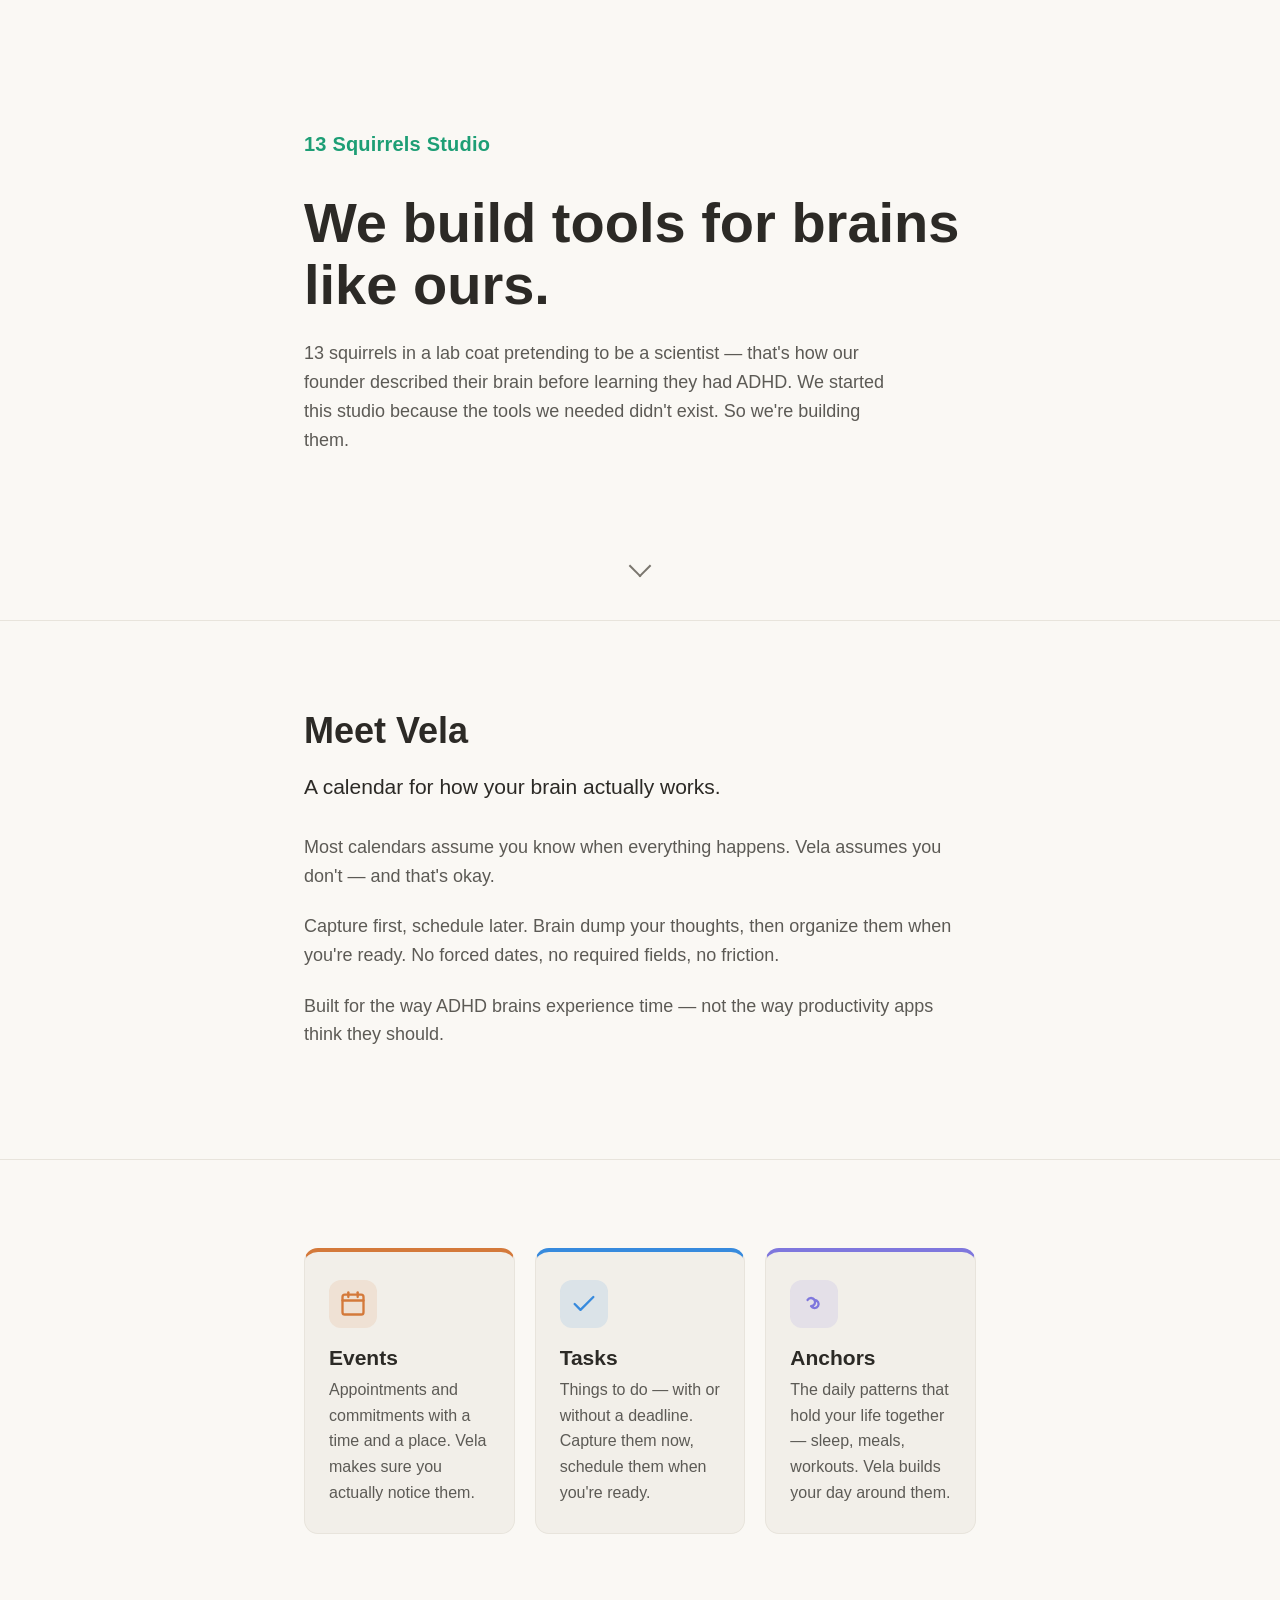
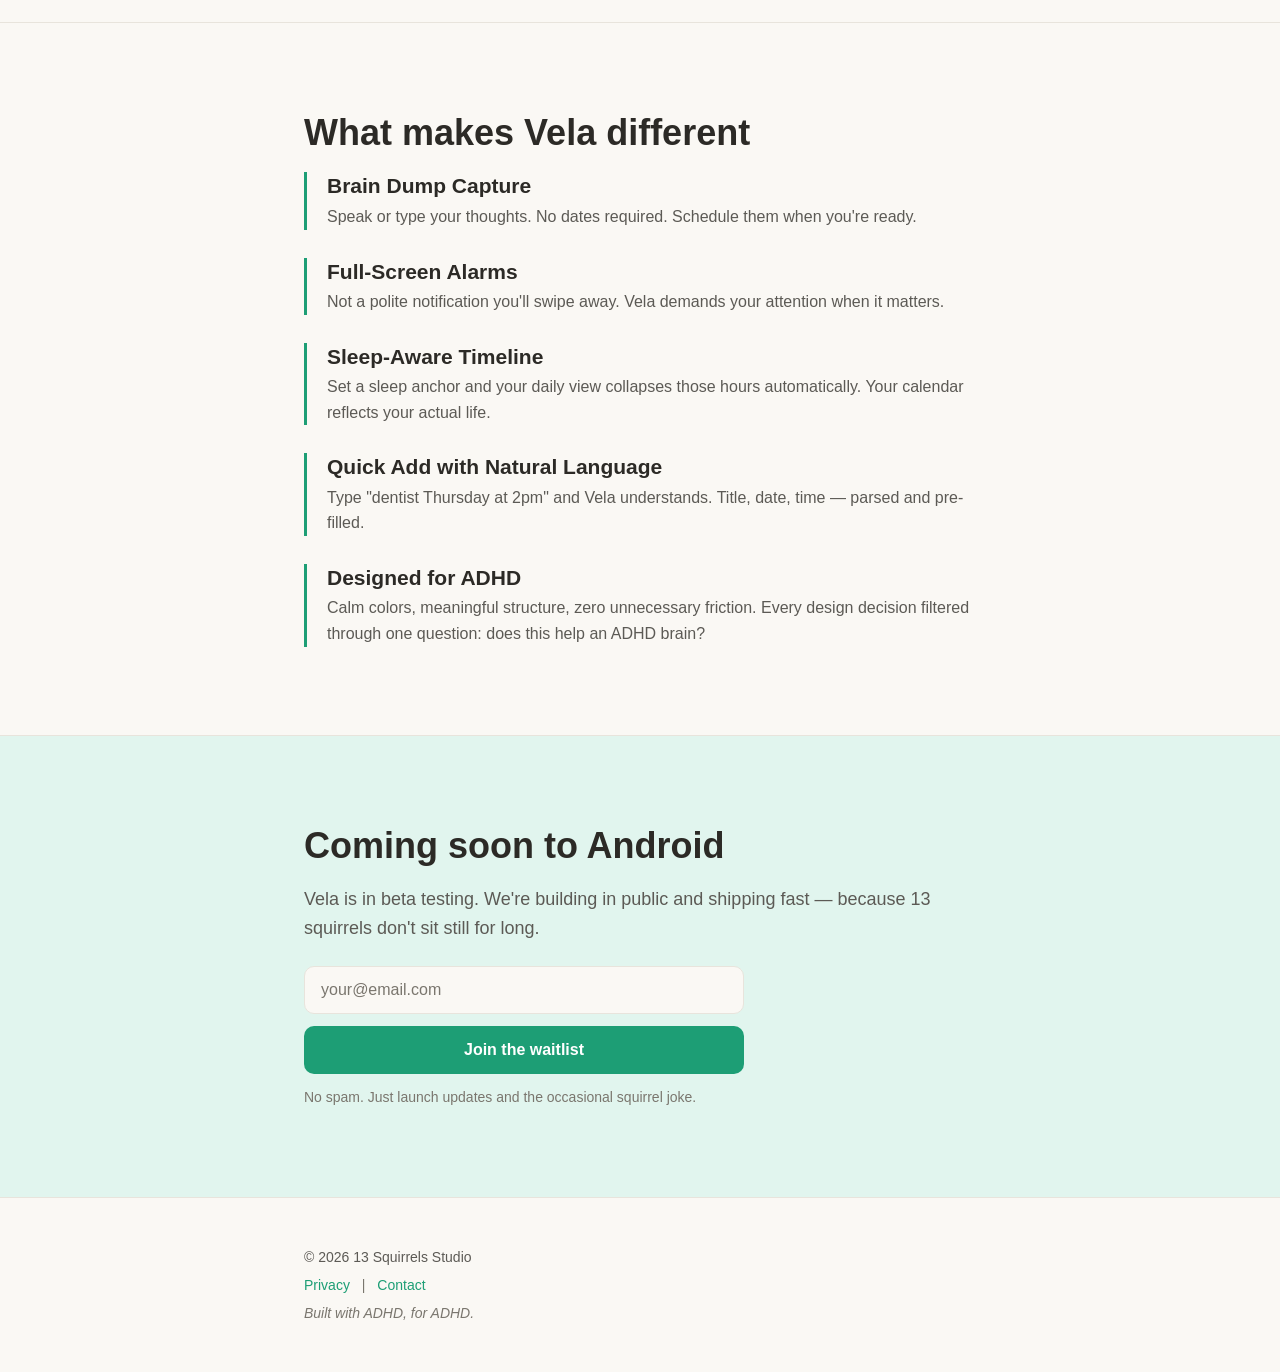
==== index.html @ d27d1f7b "initial commit" ====
<!DOCTYPE html>
<html lang="en">
<head>
  <meta charset="UTF-8">
  <meta name="viewport" content="width=device-width, initial-scale=1.0">
  <title>13 Squirrels Studio — Vela Calendar for ADHD Brains</title>
  <meta name="description" content="Vela is a calendar app built for how ADHD brains actually work. Capture first, schedule later. Built by 13 Squirrels Studio.">
  <meta property="og:title" content="13 Squirrels Studio — Vela Calendar for ADHD Brains">
  <meta property="og:description" content="A calendar that assumes you don't know when everything happens — and that's okay.">
  <meta property="og:type" content="website">
  <meta property="og:url" content="https://13squirrels.com">
  <meta name="twitter:card" content="summary_large_image">
  <link rel="canonical" href="https://13squirrels.com">
  <link rel="stylesheet" href="styles.css">
  <script type="application/ld+json">
  {
    "@context": "https://schema.org",
    "@type": "SoftwareApplication",
    "name": "Vela",
    "applicationCategory": "ProductivityApplication",
    "operatingSystem": "Android",
    "offers": {
      "@type": "Offer",
      "price": "0"
    },
    "author": {
      "@type": "Organization",
      "name": "13 Squirrels Studio"
    },
    "description": "A calendar app built for how ADHD brains actually work."
  }
  </script>
</head>
<body>
  <a class="skip-link" href="#main">Skip to content</a>

  <header class="hero" id="top">
    <div class="container">
      <p class="wordmark">13 Squirrels Studio</p>
      <h1 class="tagline">We build tools for brains like ours.</h1>
      <p class="hero-copy">
        13 squirrels in a lab coat pretending to be a scientist — that's how our
        founder described their brain before learning they had ADHD. We started
        this studio because the tools we needed didn't exist. So we're building them.
      </p>
      <a class="scroll-indicator" href="#vela" aria-label="Scroll to learn more">
        <span class="chevron"></span>
      </a>
    </div>
  </header>

  <main id="main">
    <section class="section" id="vela" aria-labelledby="vela-heading">
      <div class="container">
        <h2 id="vela-heading">Meet Vela</h2>
        <p class="subheading">A calendar for how your brain actually works.</p>
        <p>
          Most calendars assume you know when everything happens. Vela assumes
          you don't — and that's okay.
        </p>
        <p>
          Capture first, schedule later. Brain dump your thoughts, then organize
          them when you're ready. No forced dates, no required fields, no friction.
        </p>
        <p>
          Built for the way ADHD brains experience time — not the way productivity
          apps think they should.
        </p>
      </div>
    </section>

    <section class="section" id="pillars" aria-labelledby="pillars-heading">
      <div class="container">
        <h2 id="pillars-heading" class="visually-hidden">The three building blocks</h2>
        <div class="cards">
          <article class="card card-event">
            <span class="card-icon" aria-hidden="true">
              <svg viewBox="0 0 24 24" width="28" height="28" fill="none" stroke="currentColor" stroke-width="2" stroke-linecap="round" stroke-linejoin="round">
                <rect x="3" y="4" width="18" height="17" rx="2"></rect>
                <line x1="3" y1="9" x2="21" y2="9"></line>
                <line x1="8" y1="2" x2="8" y2="6"></line>
                <line x1="16" y1="2" x2="16" y2="6"></line>
              </svg>
            </span>
            <h3>Events</h3>
            <p>Appointments and commitments with a time and a place. Vela makes sure you actually notice them.</p>
          </article>

          <article class="card card-task">
            <span class="card-icon" aria-hidden="true">
              <svg viewBox="0 0 24 24" width="28" height="28" fill="none" stroke="currentColor" stroke-width="2" stroke-linecap="round" stroke-linejoin="round">
                <polyline points="20 6 9 17 4 12"></polyline>
              </svg>
            </span>
            <h3>Tasks</h3>
            <p>Things to do — with or without a deadline. Capture them now, schedule them when you're ready.</p>
          </article>

          <article class="card card-anchor">
            <span class="card-icon" aria-hidden="true">
              <svg viewBox="0 0 24 24" width="28" height="28" fill="none" stroke="currentColor" stroke-width="2" stroke-linecap="round" stroke-linejoin="round">
                <path d="M6.5 8.5a3.5 3.5 0 1 1 3 5.4 3.5 3.5 0 1 0 3 -5.4 3.5 3.5 0 0 0 -6 0z"></path>
              </svg>
            </span>
            <h3>Anchors</h3>
            <p>The daily patterns that hold your life together — sleep, meals, workouts. Vela builds your day around them.</p>
          </article>
        </div>
      </div>
    </section>

    <section class="section" id="features" aria-labelledby="features-heading">
      <div class="container">
        <h2 id="features-heading">What makes Vela different</h2>
        <ul class="feature-list">
          <li class="feature">
            <h3>Brain Dump Capture</h3>
            <p>Speak or type your thoughts. No dates required. Schedule them when you're ready.</p>
          </li>
          <li class="feature">
            <h3>Full-Screen Alarms</h3>
            <p>Not a polite notification you'll swipe away. Vela demands your attention when it matters.</p>
          </li>
          <li class="feature">
            <h3>Sleep-Aware Timeline</h3>
            <p>Set a sleep anchor and your daily view collapses those hours automatically. Your calendar reflects your actual life.</p>
          </li>
          <li class="feature">
            <h3>Quick Add with Natural Language</h3>
            <p>Type "dentist Thursday at 2pm" and Vela understands. Title, date, time — parsed and pre-filled.</p>
          </li>
          <li class="feature">
            <h3>Designed for ADHD</h3>
            <p>Calm colors, meaningful structure, zero unnecessary friction. Every design decision filtered through one question: does this help an ADHD brain?</p>
          </li>
        </ul>
      </div>
    </section>

    <section class="section cta-section" id="waitlist" aria-labelledby="cta-heading">
      <div class="container">
        <h2 id="cta-heading">Coming soon to Android</h2>
        <p>
          Vela is in beta testing. We're building in public and shipping fast —
          because 13 squirrels don't sit still for long.
        </p>
        <form class="signup-form" method="POST" action="#">
          <label class="visually-hidden" for="email">Email address</label>
          <input
            type="email"
            id="email"
            name="email"
            placeholder="your@email.com"
            autocomplete="email"
            required
          >
          <button type="submit">Join the waitlist</button>
        </form>
        <p class="form-note">No spam. Just launch updates and the occasional squirrel joke.</p>
      </div>
    </section>
  </main>

  <footer class="footer">
    <div class="container">
      <p class="footer-copy">© 2026 13 Squirrels Studio</p>
      <p class="footer-links">
        <a href="#">Privacy</a>
        <span aria-hidden="true">|</span>
        <a href="#">Contact</a>
      </p>
      <p class="footer-tagline">Built with ADHD, for ADHD.</p>
    </div>
  </footer>
</body>
</html>
---- styles.css ----
:root {
  --bg: #FAF8F4;
  --surface: #F2EFE9;
  --border: #E8E4DC;
  --text: #2C2A26;
  --text-secondary: #5C5A55;
  --text-muted: #7A766E;

  --brand: #1D9E75;
  --brand-light: #E1F5EE;

  --event: #D4793A;
  --task: #378ADD;
  --anchor: #7F77DD;

  --max-width: 720px;
  --page-padding: 24px;

  --font-stack: -apple-system, BlinkMacSystemFont, 'Segoe UI', Roboto, sans-serif;
}

*,
*::before,
*::after {
  box-sizing: border-box;
}

html {
  scroll-behavior: smooth;
}

body {
  margin: 0;
  font-family: var(--font-stack);
  font-size: 18px;
  font-weight: 400;
  line-height: 1.6;
  color: var(--text);
  background-color: var(--bg);
  -webkit-font-smoothing: antialiased;
  overflow-x: hidden;
}

.container {
  width: 100%;
  max-width: var(--max-width);
  margin: 0 auto;
  padding: 0 var(--page-padding);
}

/* Typography */
h1,
h2,
h3 {
  margin: 0 0 0.5em;
  color: var(--text);
}

h1 {
  font-size: 48px;
  font-weight: 700;
  line-height: 1.1;
}

h2 {
  font-size: 32px;
  font-weight: 600;
  line-height: 1.2;
}

h3 {
  font-size: 21px;
  font-weight: 600;
  line-height: 1.3;
}

p {
  margin: 0 0 1.2em;
  color: var(--text-secondary);
}

a {
  color: var(--brand);
}

/* Accessibility helpers */
.visually-hidden {
  position: absolute;
  width: 1px;
  height: 1px;
  padding: 0;
  margin: -1px;
  overflow: hidden;
  clip: rect(0, 0, 0, 0);
  white-space: nowrap;
  border: 0;
}

.skip-link {
  position: absolute;
  left: -999px;
  top: 0;
  z-index: 100;
  padding: 12px 20px;
  background: var(--brand);
  color: #fff;
  border-radius: 0 0 8px 0;
  text-decoration: none;
}

.skip-link:focus {
  left: 0;
}

:focus-visible {
  outline: 3px solid var(--brand);
  outline-offset: 3px;
  border-radius: 4px;
}

/* Hero */
.hero {
  padding: 96px 0 120px;
  position: relative;
}

.wordmark {
  font-size: 20px;
  font-weight: 700;
  letter-spacing: 0.01em;
  color: var(--brand);
  margin-bottom: 32px;
}

.tagline {
  margin-bottom: 24px;
}

.hero-copy {
  font-size: 18px;
  color: var(--text-secondary);
  max-width: 600px;
}

/* Scroll indicator */
.scroll-indicator {
  position: absolute;
  left: 50%;
  bottom: 32px;
  transform: translateX(-50%);
  display: flex;
  align-items: center;
  justify-content: center;
  width: 44px;
  height: 44px;
}

.chevron {
  display: block;
  width: 16px;
  height: 16px;
  border-right: 2px solid var(--text-muted);
  border-bottom: 2px solid var(--text-muted);
  transform: rotate(45deg);
  animation: bounce 2s infinite ease-in-out;
}

@keyframes bounce {
  0%, 100% {
    transform: rotate(45deg) translate(0, 0);
  }
  50% {
    transform: rotate(45deg) translate(4px, 4px);
  }
}

/* Sections */
.section {
  padding: 64px 0;
  border-top: 1px solid var(--border);
}

.subheading {
  font-size: 21px;
  font-weight: 500;
  color: var(--text);
  margin-bottom: 1.4em;
}

/* Pillar cards */
.cards {
  display: flex;
  flex-direction: column;
  gap: 20px;
}

.card {
  background: var(--surface);
  border: 1px solid var(--border);
  border-top: 4px solid var(--border);
  border-radius: 14px;
  padding: 28px 24px;
}

.card h3 {
  margin-bottom: 0.3em;
}

.card p {
  margin-bottom: 0;
  font-size: 16px;
}

.card-icon {
  display: inline-flex;
  align-items: center;
  justify-content: center;
  width: 48px;
  height: 48px;
  border-radius: 12px;
  margin-bottom: 16px;
}

.card-event {
  border-top-color: var(--event);
}

.card-event .card-icon {
  color: var(--event);
  background: rgba(212, 121, 58, 0.12);
}

.card-task {
  border-top-color: var(--task);
}

.card-task .card-icon {
  color: var(--task);
  background: rgba(55, 138, 221, 0.12);
}

.card-anchor {
  border-top-color: var(--anchor);
}

.card-anchor .card-icon {
  color: var(--anchor);
  background: rgba(127, 119, 221, 0.12);
}

/* Feature list */
.feature-list {
  list-style: none;
  margin: 0;
  padding: 0;
  display: flex;
  flex-direction: column;
  gap: 28px;
}

.feature {
  border-left: 3px solid var(--brand);
  padding-left: 20px;
}

.feature h3 {
  margin-bottom: 0.2em;
}

.feature p {
  margin-bottom: 0;
  font-size: 16px;
}

/* CTA */
.cta-section {
  background: var(--brand-light);
  border-top: 1px solid var(--border);
}

.signup-form {
  display: flex;
  flex-direction: column;
  gap: 12px;
  max-width: 440px;
  margin: 24px 0 12px;
}

.signup-form input {
  font-family: inherit;
  font-size: 16px;
  padding: 14px 16px;
  min-height: 48px;
  border: 1px solid var(--border);
  border-radius: 10px;
  background: var(--bg);
  color: var(--text);
}

.signup-form input::placeholder {
  color: var(--text-muted);
}

.signup-form button {
  font-family: inherit;
  font-size: 16px;
  font-weight: 600;
  padding: 14px 24px;
  min-height: 48px;
  border: none;
  border-radius: 10px;
  background: var(--brand);
  color: #fff;
  cursor: pointer;
  transition: background-color 0.15s ease;
}

.signup-form button:hover {
  background: #178563;
}

.form-note {
  font-size: 14px;
  color: var(--text-muted);
  margin-bottom: 0;
}

/* Footer */
.footer {
  padding: 48px 0;
  border-top: 1px solid var(--border);
}

.footer-copy {
  font-size: 14px;
  margin-bottom: 0.4em;
}

.footer-links {
  font-size: 14px;
  margin-bottom: 0.4em;
}

.footer-links a {
  text-decoration: none;
}

.footer-links a:hover {
  text-decoration: underline;
}

.footer-links span {
  color: var(--text-muted);
  margin: 0 8px;
}

.footer-tagline {
  font-size: 14px;
  color: var(--text-muted);
  font-style: italic;
  margin-bottom: 0;
}

/* Desktop */
@media (min-width: 768px) {
  body {
    font-size: 18px;
  }

  h1 {
    font-size: 56px;
  }

  h2 {
    font-size: 36px;
  }

  .hero {
    padding: 128px 0 144px;
  }

  .section {
    padding: 88px 0;
  }

  .cards {
    flex-direction: row;
  }

  .card {
    flex: 1;
  }
}

/* Reduced motion */
@media (prefers-reduced-motion: reduce) {
  html {
    scroll-behavior: auto;
  }

  .chevron {
    animation: none;
  }

  .signup-form button {
    transition: none;
  }
}

/* Dark mode */
@media (prefers-color-scheme: dark) {
  :root {
    --bg: #1C1A17;
    --surface: #272420;
    --border: #3A3630;
    --text: #F0EDE8;
    --text-secondary: #B8B5B0;
    --text-muted: #B8B5B0;
    --brand: #25C48F;
    --brand-light: #221F1B;
  }

  .skip-link {
    color: #1C1A17;
  }

  .signup-form button {
    color: #1C1A17;
  }

  .signup-form button:hover {
    background: #1FA978;
  }

  .cta-section {
    background: var(--surface);
  }
}
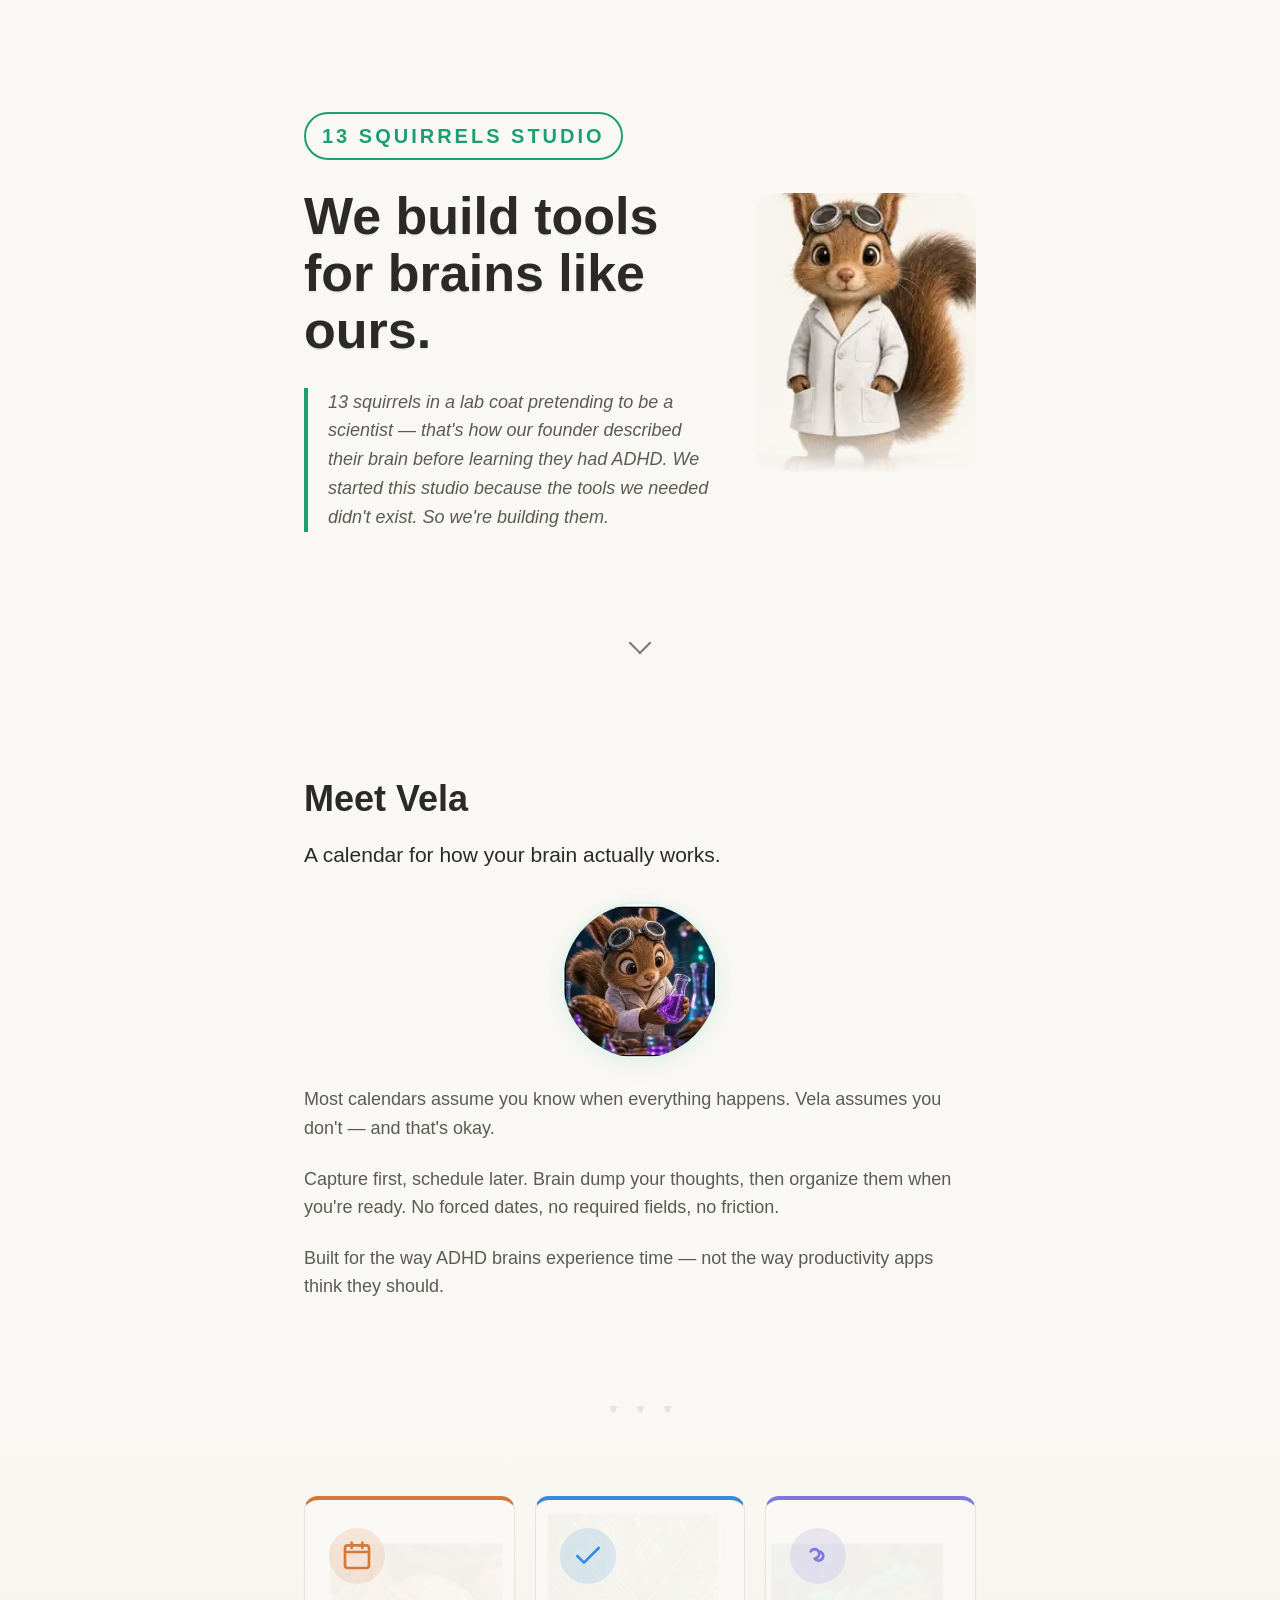
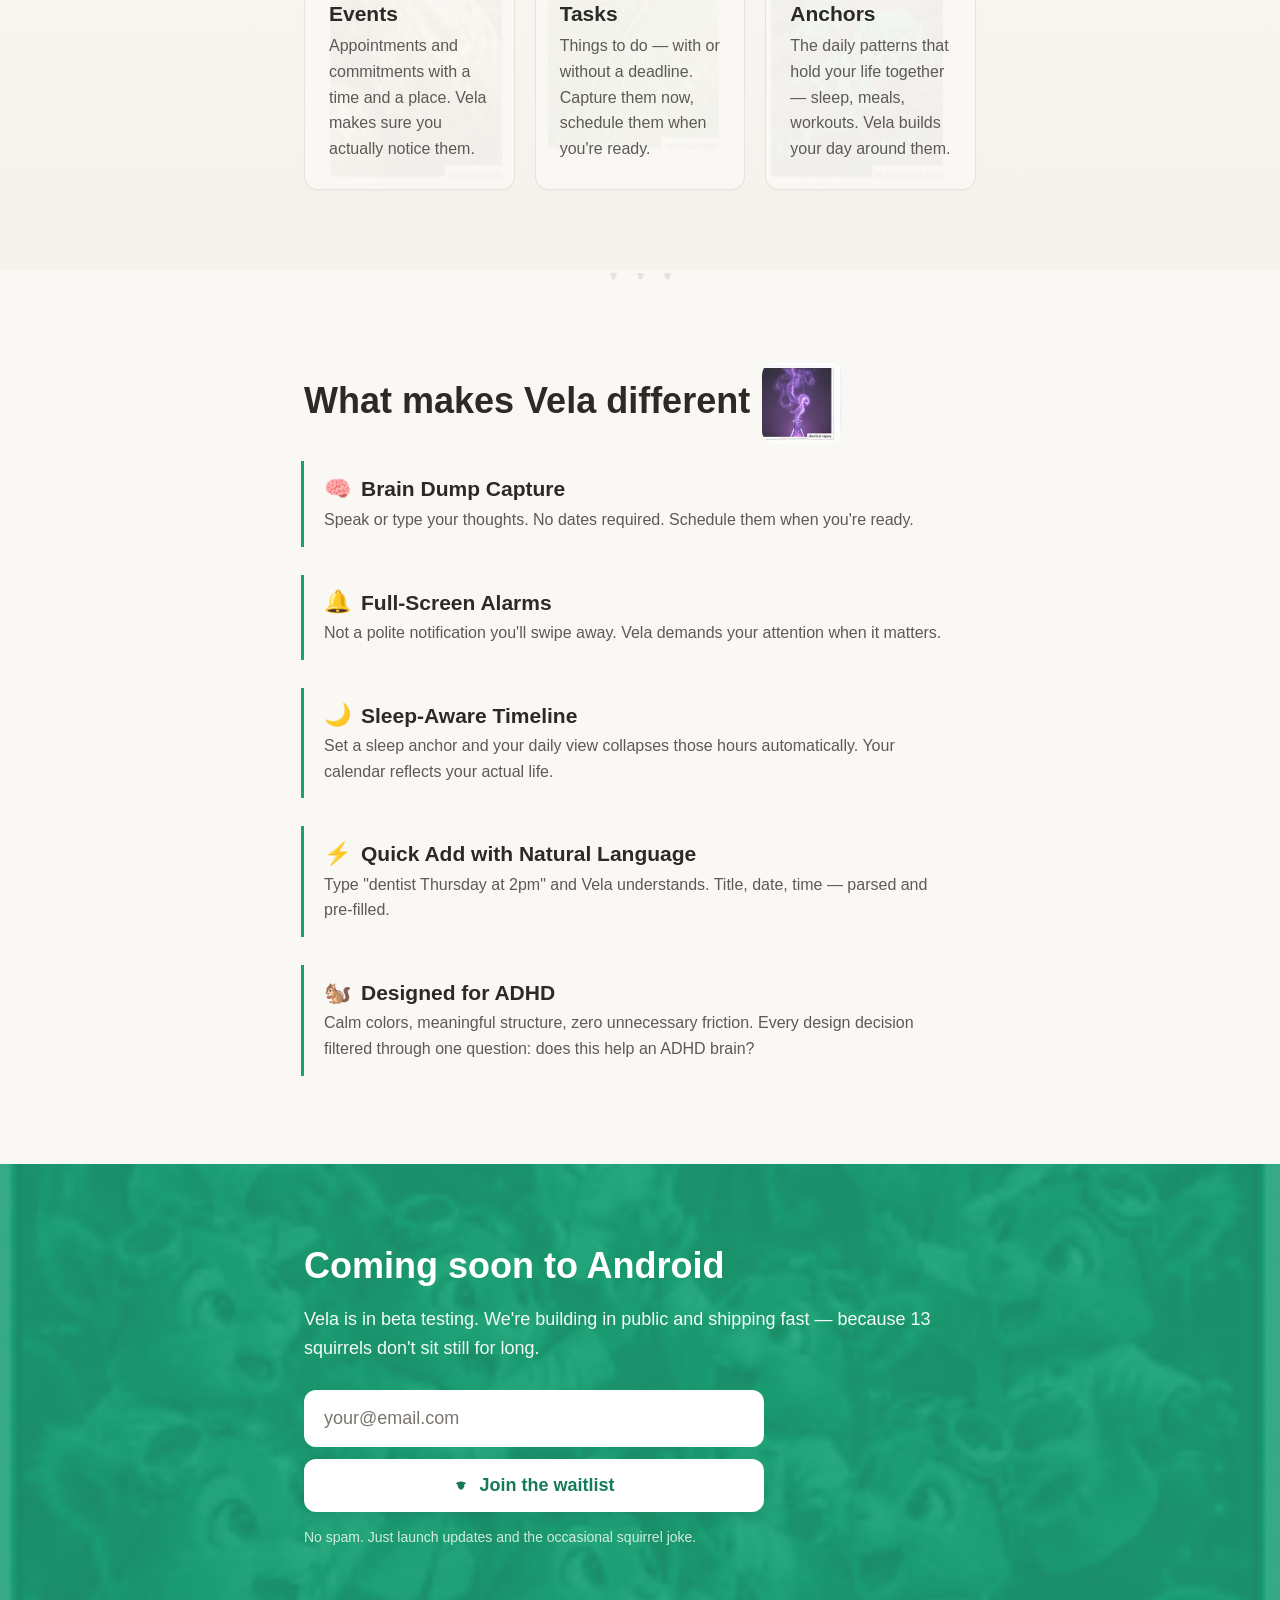
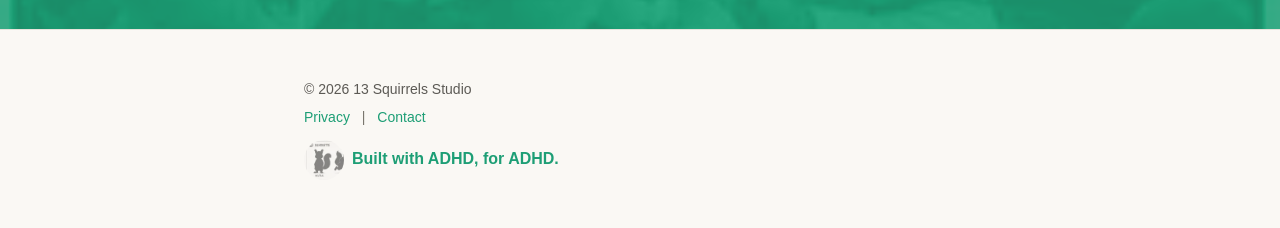
==== commit df13890a: "add squirrels and data agreement" ====
--- a/index.html
+++ b/index.html
@@ -35,18 +35,25 @@
   <a class="skip-link" href="#main">Skip to content</a>
 
   <header class="hero" id="top">
-    <div class="container">
-      <p class="wordmark">13 Squirrels Studio</p>
-      <h1 class="tagline">We build tools for brains like ours.</h1>
-      <p class="hero-copy">
-        13 squirrels in a lab coat pretending to be a scientist — that's how our
-        founder described their brain before learning they had ADHD. We started
-        this studio because the tools we needed didn't exist. So we're building them.
-      </p>
-      <a class="scroll-indicator" href="#vela" aria-label="Scroll to learn more">
-        <span class="chevron"></span>
-      </a>
-    </div>
+    <div class="container hero-inner">
+      <div class="hero-squirrel">
+        <img src="assets/dr_acorn.webp"
+             alt="Dr. Acorn, a squirrel in a lab coat and safety goggles — lead researcher at 13 Squirrels Studio"
+             class="hero-squirrel-img" />
+      </div>
+      <div class="hero-text">
+        <p class="wordmark">13 Squirrels Studio</p>
+        <h1 class="tagline">We build tools for brains like ours.</h1>
+        <p class="hero-copy">
+          13 squirrels in a lab coat pretending to be a scientist — that's how our
+          founder described their brain before learning they had ADHD. We started
+          this studio because the tools we needed didn't exist. So we're building them.
+        </p>
+      </div>
+    </div>
+    <a class="scroll-indicator" href="#vela" aria-label="Scroll to learn more">
+      <span class="chevron"></span>
+    </a>
   </header>
 
   <main id="main">
@@ -54,6 +61,12 @@
       <div class="container">
         <h2 id="vela-heading">Meet Vela</h2>
         <p class="subheading">A calendar for how your brain actually works.</p>
+        <div class="vela-accent">
+          <img src="assets/story.webp"
+               alt="A squirrel scientist examining a glowing beaker"
+               class="vela-accent-img"
+               loading="lazy" />
+        </div>
         <p>
           Most calendars assume you know when everything happens. Vela assumes
           you don't — and that's okay.
@@ -68,6 +81,12 @@
         </p>
       </div>
     </section>
+
+    <div class="divider" aria-hidden="true">
+      <svg class="acorn" viewBox="0 0 16 16" width="13" height="13" fill="currentColor"><path d="M3 6 C3 2.5 13 2.5 13 6 Z"/><path d="M4.5 6 C4.5 13.5 11.5 13.5 11.5 6 Z"/></svg>
+      <svg class="acorn" viewBox="0 0 16 16" width="13" height="13" fill="currentColor"><path d="M3 6 C3 2.5 13 2.5 13 6 Z"/><path d="M4.5 6 C4.5 13.5 11.5 13.5 11.5 6 Z"/></svg>
+      <svg class="acorn" viewBox="0 0 16 16" width="13" height="13" fill="currentColor"><path d="M3 6 C3 2.5 13 2.5 13 6 Z"/><path d="M4.5 6 C4.5 13.5 11.5 13.5 11.5 6 Z"/></svg>
+    </div>
 
     <section class="section" id="pillars" aria-labelledby="pillars-heading">
       <div class="container">
@@ -109,28 +128,38 @@
       </div>
     </section>
 
+    <div class="divider" aria-hidden="true">
+      <svg class="acorn" viewBox="0 0 16 16" width="13" height="13" fill="currentColor"><path d="M3 6 C3 2.5 13 2.5 13 6 Z"/><path d="M4.5 6 C4.5 13.5 11.5 13.5 11.5 6 Z"/></svg>
+      <svg class="acorn" viewBox="0 0 16 16" width="13" height="13" fill="currentColor"><path d="M3 6 C3 2.5 13 2.5 13 6 Z"/><path d="M4.5 6 C4.5 13.5 11.5 13.5 11.5 6 Z"/></svg>
+      <svg class="acorn" viewBox="0 0 16 16" width="13" height="13" fill="currentColor"><path d="M3 6 C3 2.5 13 2.5 13 6 Z"/><path d="M4.5 6 C4.5 13.5 11.5 13.5 11.5 6 Z"/></svg>
+    </div>
+
     <section class="section" id="features" aria-labelledby="features-heading">
       <div class="container">
-        <h2 id="features-heading">What makes Vela different</h2>
+        <h2 id="features-heading">What makes Vela different<span class="features-accent">
+          <img src="assets/the_lab.webp"
+               alt="Purple chemical vapor rising from a laboratory flask"
+               class="features-accent-img"
+               loading="lazy" /></span></h2>
         <ul class="feature-list">
           <li class="feature">
-            <h3>Brain Dump Capture</h3>
+            <h3><span class="feature-icon" aria-hidden="true">🧠</span>Brain Dump Capture</h3>
             <p>Speak or type your thoughts. No dates required. Schedule them when you're ready.</p>
           </li>
           <li class="feature">
-            <h3>Full-Screen Alarms</h3>
+            <h3><span class="feature-icon" aria-hidden="true">🔔</span>Full-Screen Alarms</h3>
             <p>Not a polite notification you'll swipe away. Vela demands your attention when it matters.</p>
           </li>
           <li class="feature">
-            <h3>Sleep-Aware Timeline</h3>
+            <h3><span class="feature-icon" aria-hidden="true">🌙</span>Sleep-Aware Timeline</h3>
             <p>Set a sleep anchor and your daily view collapses those hours automatically. Your calendar reflects your actual life.</p>
           </li>
           <li class="feature">
-            <h3>Quick Add with Natural Language</h3>
+            <h3><span class="feature-icon" aria-hidden="true">⚡</span>Quick Add with Natural Language</h3>
             <p>Type "dentist Thursday at 2pm" and Vela understands. Title, date, time — parsed and pre-filled.</p>
           </li>
           <li class="feature">
-            <h3>Designed for ADHD</h3>
+            <h3><span class="feature-icon" aria-hidden="true">🐿️</span>Designed for ADHD</h3>
             <p>Calm colors, meaningful structure, zero unnecessary friction. Every design decision filtered through one question: does this help an ADHD brain?</p>
           </li>
         </ul>
@@ -154,7 +183,10 @@
             autocomplete="email"
             required
           >
-          <button type="submit">Join the waitlist</button>
+          <button type="submit">
+            <svg class="btn-acorn" viewBox="0 0 16 16" width="16" height="16" fill="currentColor" aria-hidden="true"><path d="M3 6 C3 2.5 13 2.5 13 6 Z"/><path d="M4.5 6 C4.5 13.5 11.5 13.5 11.5 6 Z"/></svg>
+            Join the waitlist
+          </button>
         </form>
         <p class="form-note">No spam. Just launch updates and the occasional squirrel joke.</p>
       </div>
@@ -165,11 +197,11 @@
     <div class="container">
       <p class="footer-copy">© 2026 13 Squirrels Studio</p>
       <p class="footer-links">
-        <a href="#">Privacy</a>
+        <a href="privacy.html">Privacy</a>
         <span aria-hidden="true">|</span>
         <a href="#">Contact</a>
       </p>
-      <p class="footer-tagline">Built with ADHD, for ADHD.</p>
+      <p class="footer-tagline"><span class="footer-squirrel"><img src="assets/dr_acorn.webp" alt="" class="footer-squirrel-img" aria-hidden="true" loading="lazy" /></span>Built with ADHD, for ADHD.</p>
     </div>
   </footer>
 </body>
--- a/styles.css
+++ b/styles.css
@@ -120,26 +120,72 @@
 
 /* Hero */
 .hero {
-  padding: 96px 0 120px;
-  position: relative;
+  padding: 80px 0 120px;
+  position: relative;
+}
+
+.hero-inner {
+  display: flex;
+  flex-direction: column;
+  align-items: flex-start;
+  gap: 24px;
+}
+
+.hero-squirrel {
+  width: 220px;
+  height: 280px;
+  overflow: hidden;
+  border-radius: 20px;
+  position: relative;
+  align-self: center;
+  margin: 0 auto 8px;
+  box-shadow:
+    0 8px 32px rgba(0, 0, 0, 0.08),
+    0 2px 8px rgba(0, 0, 0, 0.04);
+  -webkit-mask-image: linear-gradient(to bottom, black 70%, transparent 100%);
+  mask-image: linear-gradient(to bottom, black 70%, transparent 100%);
+}
+
+/* Isolate Dr. Acorn's main portrait (panel 2 of the character sheet) */
+.hero-squirrel-img {
+  position: absolute;
+  display: block;
+  width: 360%;
+  height: auto;
+  left: -69%;
+  top: -16%;
+}
+
+.hero-text {
+  width: 100%;
 }
 
 .wordmark {
+  display: inline-block;
   font-size: 20px;
   font-weight: 700;
-  letter-spacing: 0.01em;
+  letter-spacing: 0.15em;
+  text-transform: uppercase;
   color: var(--brand);
-  margin-bottom: 32px;
+  border: 2px solid var(--brand);
+  border-radius: 999px;
+  padding: 6px 16px;
+  margin-bottom: 28px;
 }
 
 .tagline {
-  margin-bottom: 24px;
+  font-size: 36px;
+  margin-bottom: 28px;
+  text-shadow: 0 2px 0 rgba(44, 42, 38, 0.06);
 }
 
 .hero-copy {
   font-size: 18px;
+  font-style: italic;
   color: var(--text-secondary);
   max-width: 600px;
+  border-left: 4px solid var(--brand);
+  padding-left: 20px;
 }
 
 /* Scroll indicator */
@@ -176,8 +222,20 @@
 
 /* Sections */
 .section {
-  padding: 64px 0;
-  border-top: 1px solid var(--border);
+  padding: 56px 0;
+}
+
+/* Acorn dividers */
+.divider {
+  display: flex;
+  align-items: center;
+  justify-content: center;
+  gap: 14px;
+  color: var(--border);
+}
+
+.acorn {
+  display: block;
 }
 
 .subheading {
@@ -187,7 +245,54 @@
   margin-bottom: 1.4em;
 }
 
+/* Meet Vela — solo squirrel accent (story.webp top-center panel) */
+.vela-accent {
+  position: relative;
+  width: 160px;
+  height: 160px;
+  border-radius: 50%;
+  overflow: hidden;
+  margin: 24px auto;
+  border: 3px solid var(--brand-light, #E1F5EE);
+  box-shadow: 0 4px 20px rgba(29, 158, 117, 0.1);
+}
+
+.vela-accent-img {
+  position: absolute;
+  display: block;
+  width: 300%;
+  height: auto;
+  left: -100%;
+  top: 0;
+}
+
+/* Features heading — purple vapor accent (the_lab.webp top row, 3rd panel) */
+.features-accent {
+  position: relative;
+  width: 80px;
+  height: 80px;
+  border-radius: 12px;
+  overflow: hidden;
+  display: inline-block;
+  vertical-align: middle;
+  margin-left: 12px;
+  opacity: 0.85;
+}
+
+.features-accent-img {
+  position: absolute;
+  display: block;
+  width: 430%;
+  height: auto;
+  left: -224%;
+  top: -11%;
+}
+
 /* Pillar cards */
+#pillars {
+  background: linear-gradient(180deg, #FAF8F4 0%, #F5F2EC 100%);
+}
+
 .cards {
   display: flex;
   flex-direction: column;
@@ -195,11 +300,48 @@
 }
 
 .card {
-  background: var(--surface);
+  position: relative;
+  overflow: hidden;
+  background: var(--bg);
   border: 1px solid var(--border);
   border-top: 4px solid var(--border);
   border-radius: 14px;
   padding: 28px 24px;
+  box-shadow: 0 1px 2px rgba(44, 42, 38, 0.04);
+  transition: transform 0.2s ease, box-shadow 0.2s ease;
+}
+
+/* Faint lab textures from the_lab.webp */
+.card::after {
+  content: '';
+  position: absolute;
+  top: 0;
+  left: 0;
+  right: 0;
+  bottom: 0;
+  background-image: url('assets/the_lab.webp');
+  background-size: 400% 300%;
+  opacity: 0.04;
+  mix-blend-mode: multiply;
+  pointer-events: none;
+}
+
+.card-event::after {
+  background-position: 33% 0%;
+}
+
+.card-task::after {
+  background-position: 67% 100%;
+}
+
+.card-anchor::after {
+  background-position: 100% 0%;
+}
+
+/* Keep card content above the texture layer */
+.card > * {
+  position: relative;
+  z-index: 1;
 }
 
 .card h3 {
@@ -215,10 +357,15 @@
   display: inline-flex;
   align-items: center;
   justify-content: center;
-  width: 48px;
-  height: 48px;
-  border-radius: 12px;
+  width: 56px;
+  height: 56px;
+  border-radius: 50%;
   margin-bottom: 16px;
+}
+
+.card-icon svg {
+  width: 32px;
+  height: 32px;
 }
 
 .card-event {
@@ -227,7 +374,7 @@
 
 .card-event .card-icon {
   color: var(--event);
-  background: rgba(212, 121, 58, 0.12);
+  background: rgba(212, 121, 58, 0.15);
 }
 
 .card-task {
@@ -236,7 +383,7 @@
 
 .card-task .card-icon {
   color: var(--task);
-  background: rgba(55, 138, 221, 0.12);
+  background: rgba(55, 138, 221, 0.15);
 }
 
 .card-anchor {
@@ -245,7 +392,14 @@
 
 .card-anchor .card-icon {
   color: var(--anchor);
-  background: rgba(127, 119, 221, 0.12);
+  background: rgba(127, 119, 221, 0.15);
+}
+
+@media (hover: hover) {
+  .card:hover {
+    transform: translateY(-4px);
+    box-shadow: 0 12px 28px rgba(44, 42, 38, 0.12);
+  }
 }
 
 /* Feature list */
@@ -260,11 +414,22 @@
 
 .feature {
   border-left: 3px solid var(--brand);
-  padding-left: 20px;
+  padding: 14px 16px 14px 20px;
+  margin-left: -3px;
+  border-radius: 0 10px 10px 0;
+  transition: background-color 0.2s ease;
 }
 
 .feature h3 {
+  display: flex;
+  align-items: center;
+  gap: 10px;
   margin-bottom: 0.2em;
+}
+
+.feature-icon {
+  font-size: 22px;
+  line-height: 1;
 }
 
 .feature p {
@@ -272,28 +437,64 @@
   font-size: 16px;
 }
 
+@media (hover: hover) {
+  .feature:hover {
+    background-color: var(--brand-light);
+  }
+}
+
 /* CTA */
 .cta-section {
-  background: var(--brand-light);
-  border-top: 1px solid var(--border);
+  position: relative;
+  overflow: hidden;
+  background: #1D9E75;
+  margin-top: 8px;
+}
+
+.cta-section::before {
+  content: '';
+  position: absolute;
+  top: 0;
+  left: 0;
+  right: 0;
+  bottom: 0;
+  background-image: url('assets/story.webp');
+  background-size: 300%;
+  background-position: 50% 80%;
+  opacity: 0.12;
+  mix-blend-mode: luminosity;
+  pointer-events: none;
+}
+
+.cta-section .container {
+  position: relative;
+  z-index: 1;
+}
+
+.cta-section h2 {
+  color: #fff;
+}
+
+.cta-section .container > p:first-of-type {
+  color: rgba(255, 255, 255, 0.95);
 }
 
 .signup-form {
   display: flex;
   flex-direction: column;
   gap: 12px;
-  max-width: 440px;
-  margin: 24px 0 12px;
+  max-width: 460px;
+  margin: 28px 0 14px;
 }
 
 .signup-form input {
   font-family: inherit;
-  font-size: 16px;
-  padding: 14px 16px;
-  min-height: 48px;
-  border: 1px solid var(--border);
-  border-radius: 10px;
-  background: var(--bg);
+  font-size: 18px;
+  padding: 16px 18px;
+  min-height: 52px;
+  border: 2px solid transparent;
+  border-radius: 12px;
+  background: #fff;
   color: var(--text);
 }
 
@@ -302,27 +503,43 @@
 }
 
 .signup-form button {
+  display: inline-flex;
+  align-items: center;
+  justify-content: center;
+  gap: 10px;
   font-family: inherit;
-  font-size: 16px;
-  font-weight: 600;
-  padding: 14px 24px;
-  min-height: 48px;
+  font-size: 18px;
+  font-weight: 700;
+  padding: 16px 24px;
+  min-height: 52px;
   border: none;
-  border-radius: 10px;
-  background: var(--brand);
-  color: #fff;
+  border-radius: 12px;
+  background: #fff;
+  color: #157A5B;
   cursor: pointer;
-  transition: background-color 0.15s ease;
+  box-shadow: 0 4px 14px rgba(44, 42, 38, 0.12);
+  transition: transform 0.15s ease, box-shadow 0.15s ease;
+}
+
+.btn-acorn {
+  color: #157A5B;
+  flex-shrink: 0;
 }
 
 .signup-form button:hover {
-  background: #178563;
-}
-
-.form-note {
+  transform: translateY(-2px);
+  box-shadow: 0 8px 20px rgba(44, 42, 38, 0.2);
+}
+
+.cta-section .form-note {
   font-size: 14px;
-  color: var(--text-muted);
+  color: rgba(255, 255, 255, 0.8);
   margin-bottom: 0;
+}
+
+/* Visible focus on the white CTA background */
+.cta-section :focus-visible {
+  outline-color: #fff;
 }
 
 /* Footer */
@@ -355,10 +572,34 @@
 }
 
 .footer-tagline {
-  font-size: 14px;
-  color: var(--text-muted);
-  font-style: italic;
+  font-size: 16px;
+  font-weight: 600;
+  color: var(--brand);
+  margin-top: 12px;
   margin-bottom: 0;
+}
+
+/* Footer — tiny Dr. Acorn silhouette (bottom-right of the character sheet) */
+.footer-squirrel {
+  position: relative;
+  width: 40px;
+  height: 40px;
+  overflow: hidden;
+  display: inline-block;
+  vertical-align: middle;
+  margin-right: 8px;
+  border-radius: 50%;
+  opacity: 0.5;
+  filter: grayscale(50%);
+}
+
+.footer-squirrel-img {
+  position: absolute;
+  display: block;
+  width: 700%;
+  height: auto;
+  left: -559%;
+  top: -361%;
 }
 
 /* Desktop */
@@ -376,11 +617,27 @@
   }
 
   .hero {
-    padding: 128px 0 144px;
+    padding: 112px 0 144px;
+  }
+
+  .hero-inner {
+    flex-direction: row-reverse;
+    align-items: center;
+    justify-content: space-between;
+    gap: 40px;
+  }
+
+  .hero-squirrel {
+    flex-shrink: 0;
+    margin: 0;
+  }
+
+  .tagline {
+    font-size: 52px;
   }
 
   .section {
-    padding: 88px 0;
+    padding: 80px 0;
   }
 
   .cards {
@@ -402,8 +659,15 @@
     animation: none;
   }
 
+  .card,
+  .feature,
   .signup-form button {
     transition: none;
+  }
+
+  .card:hover,
+  .signup-form button:hover {
+    transform: none;
   }
 }
 
@@ -424,15 +688,21 @@
     color: #1C1A17;
   }
 
-  .signup-form button {
-    color: #1C1A17;
-  }
-
-  .signup-form button:hover {
-    background: #1FA978;
-  }
-
-  .cta-section {
-    background: var(--surface);
-  }
-}
+  #pillars {
+    background: linear-gradient(180deg, #1C1A17 0%, #211E1A 100%);
+  }
+
+  .cta-section::before {
+    opacity: 0.06;
+  }
+
+  .card {
+    box-shadow: none;
+  }
+
+  @media (hover: hover) {
+    .card:hover {
+      box-shadow: 0 12px 28px rgba(0, 0, 0, 0.4);
+    }
+  }
+}
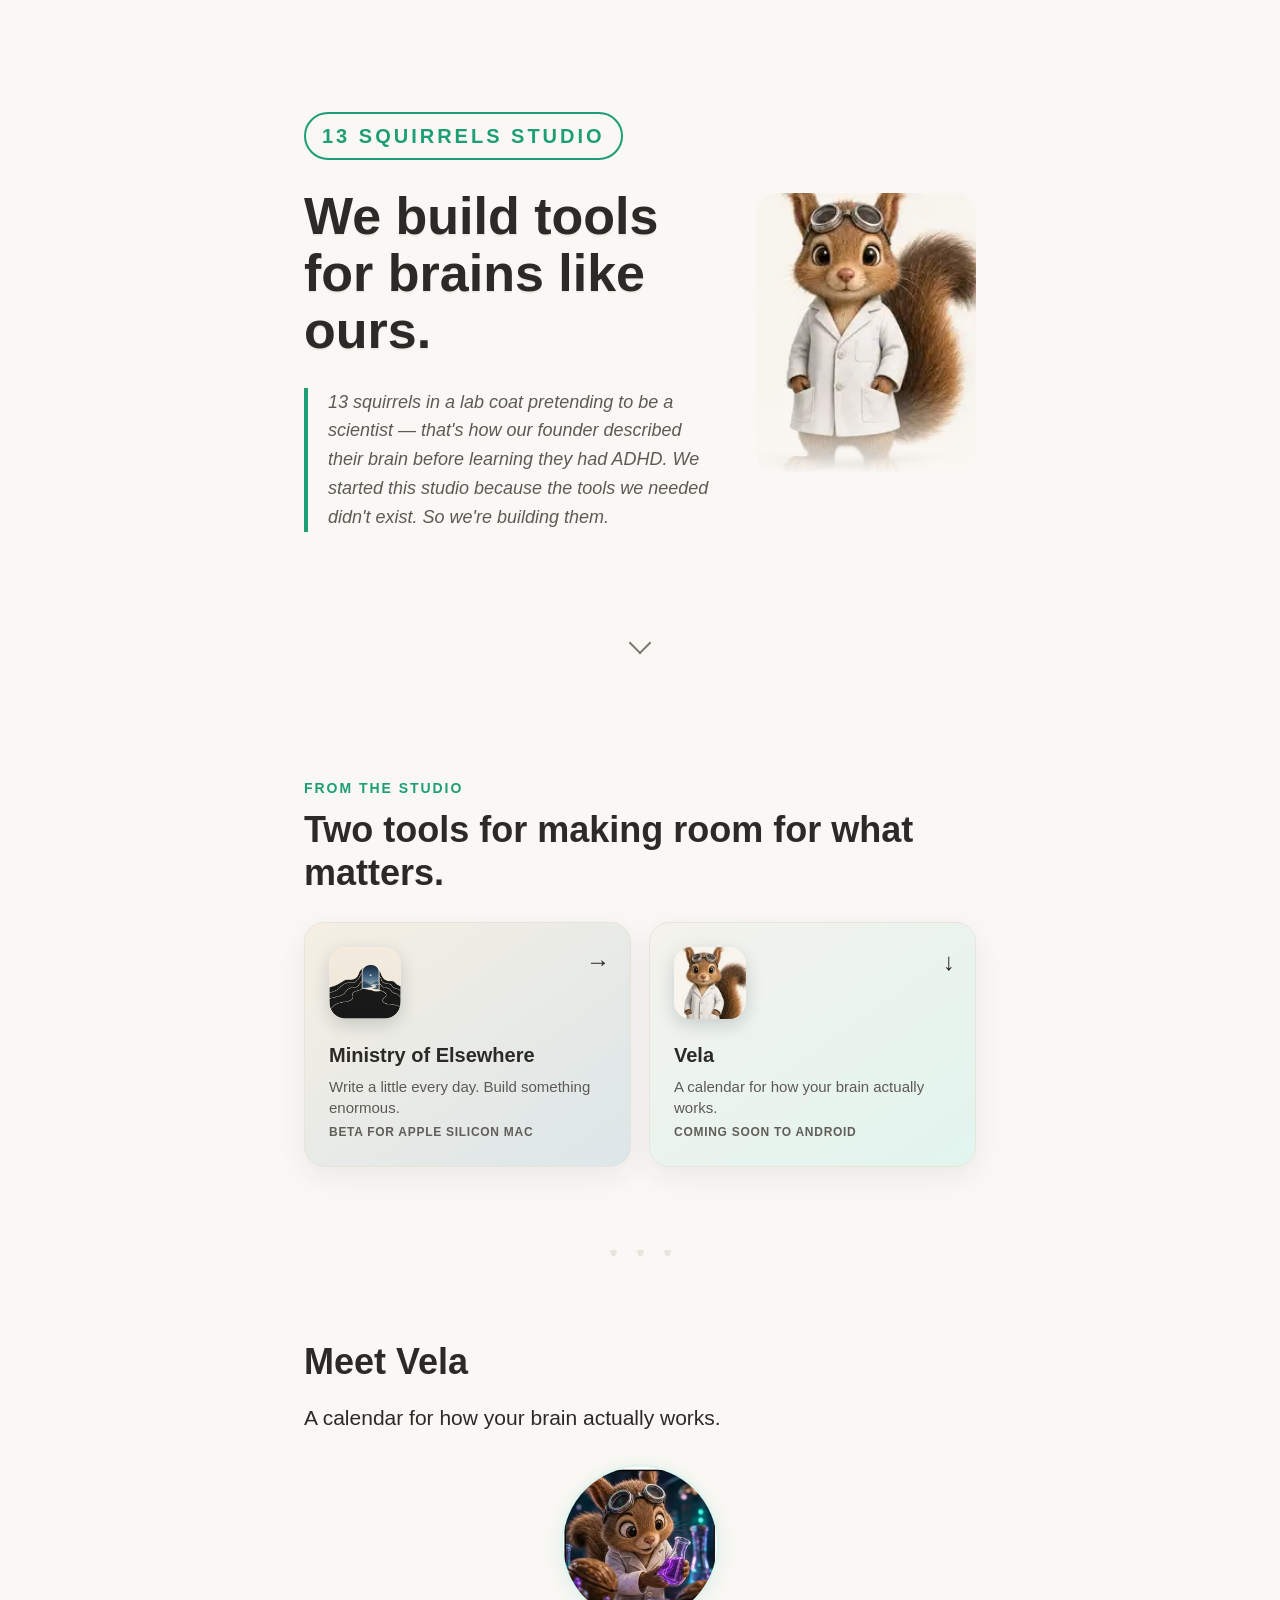
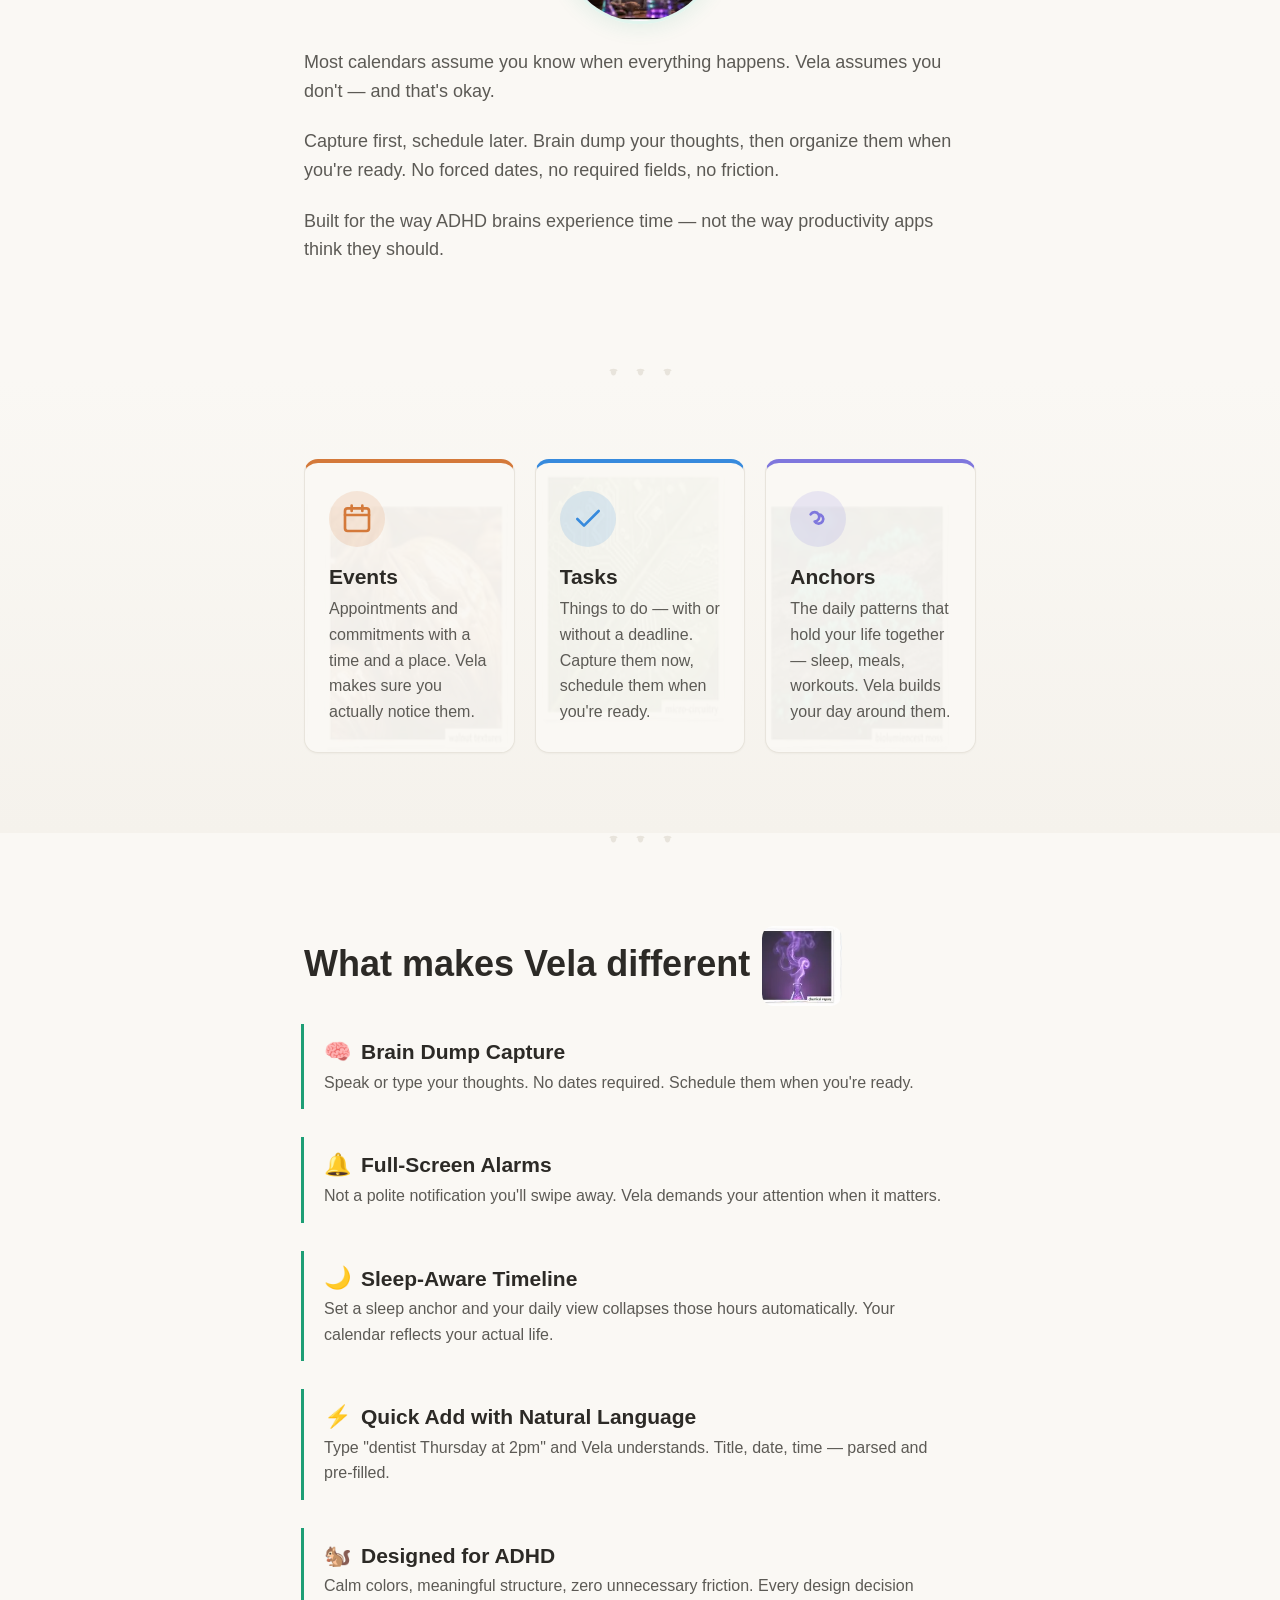
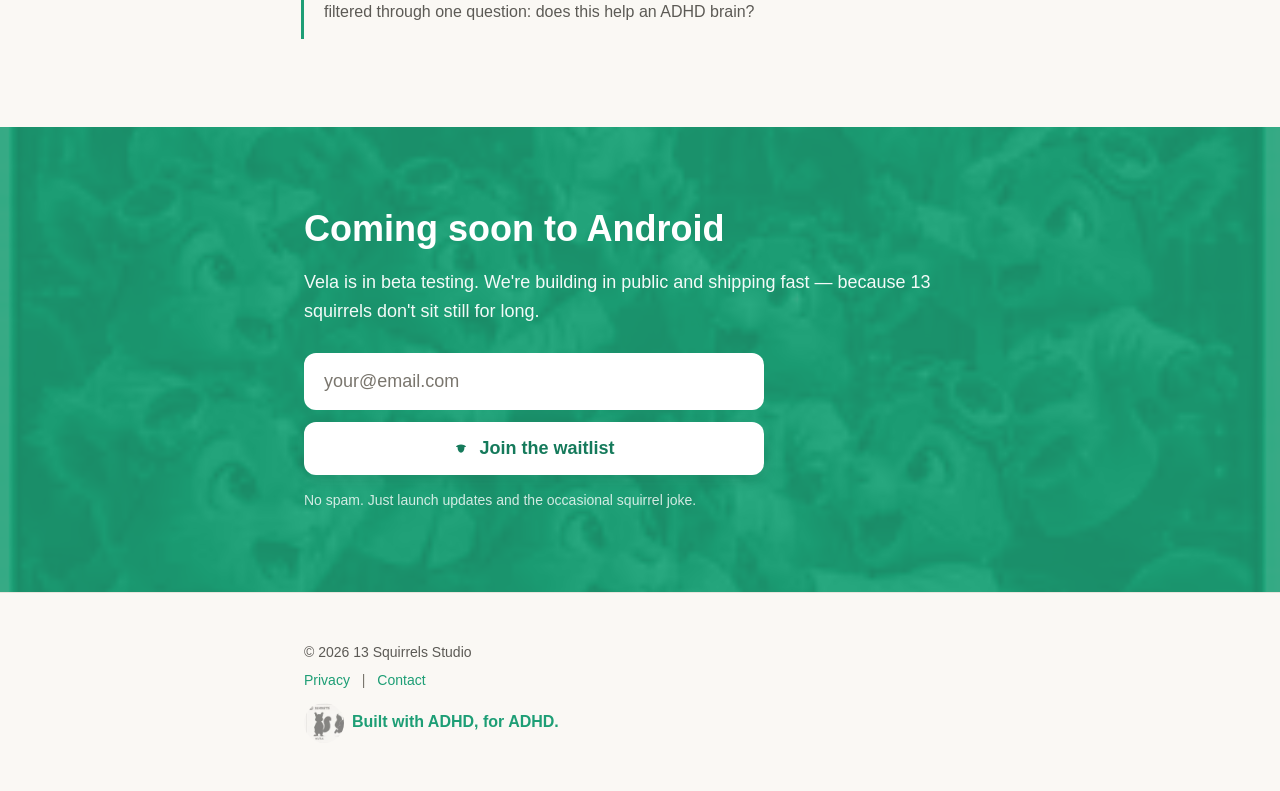
==== commit 9b5d105d: "Launch Ministry of Elsewhere beta page" ====
--- a/index.html
+++ b/index.html
@@ -3,10 +3,10 @@
 <head>
   <meta charset="UTF-8">
   <meta name="viewport" content="width=device-width, initial-scale=1.0">
-  <title>13 Squirrels Studio — Vela Calendar for ADHD Brains</title>
-  <meta name="description" content="Vela is a calendar app built for how ADHD brains actually work. Capture first, schedule later. Built by 13 Squirrels Studio.">
-  <meta property="og:title" content="13 Squirrels Studio — Vela Calendar for ADHD Brains">
-  <meta property="og:description" content="A calendar that assumes you don't know when everything happens — and that's okay.">
+  <title>13 Squirrels Studio — Tools for brains like ours</title>
+  <meta name="description" content="13 Squirrels Studio makes humane tools for daily life and creative work, including Vela and Ministry of Elsewhere.">
+  <meta property="og:title" content="13 Squirrels Studio — Tools for brains like ours">
+  <meta property="og:description" content="Meet Vela and Ministry of Elsewhere: thoughtful software built for the ways our brains actually work.">
   <meta property="og:type" content="website">
   <meta property="og:url" content="https://13squirrels.com">
   <meta name="twitter:card" content="summary_large_image">
@@ -15,19 +15,10 @@
   <script type="application/ld+json">
   {
     "@context": "https://schema.org",
-    "@type": "SoftwareApplication",
-    "name": "Vela",
-    "applicationCategory": "ProductivityApplication",
-    "operatingSystem": "Android",
-    "offers": {
-      "@type": "Offer",
-      "price": "0"
-    },
-    "author": {
-      "@type": "Organization",
-      "name": "13 Squirrels Studio"
-    },
-    "description": "A calendar app built for how ADHD brains actually work."
+    "@type": "Organization",
+    "name": "13 Squirrels Studio",
+    "url": "https://13squirrels.com",
+    "description": "A small software studio building humane tools for daily life and creative work."
   }
   </script>
 </head>
@@ -51,12 +42,47 @@
         </p>
       </div>
     </div>
-    <a class="scroll-indicator" href="#vela" aria-label="Scroll to learn more">
+    <a class="scroll-indicator" href="#products" aria-label="Scroll to explore our products">
       <span class="chevron"></span>
     </a>
   </header>
 
   <main id="main">
+    <section class="section studio-products" id="products" aria-labelledby="products-heading">
+      <div class="container">
+        <p class="eyebrow">From the studio</p>
+        <h2 id="products-heading">Two tools for making room for what matters.</h2>
+        <div class="product-grid">
+          <a class="product-card product-card-ministry" href="ministry-of-elsewhere/">
+            <img src="assets/ministry-of-elsewhere-icon.png" alt="" class="product-card-icon">
+            <span class="product-card-copy">
+              <strong>Ministry of Elsewhere</strong>
+              <span>Write a little every day. Build something enormous.</span>
+              <small>Beta for Apple Silicon Mac</small>
+            </span>
+            <span class="product-card-arrow" aria-hidden="true">→</span>
+          </a>
+          <a class="product-card product-card-vela" href="#vela">
+            <span class="product-card-icon product-card-squirrel-wrap" aria-hidden="true">
+              <img src="assets/dr_acorn.webp" alt="" class="product-card-squirrel">
+            </span>
+            <span class="product-card-copy">
+              <strong>Vela</strong>
+              <span>A calendar for how your brain actually works.</span>
+              <small>Coming soon to Android</small>
+            </span>
+            <span class="product-card-arrow" aria-hidden="true">↓</span>
+          </a>
+        </div>
+      </div>
+    </section>
+
+    <div class="divider" aria-hidden="true">
+      <svg class="acorn" viewBox="0 0 16 16" width="13" height="13" fill="currentColor"><path d="M3 6 C3 2.5 13 2.5 13 6 Z"/><path d="M4.5 6 C4.5 13.5 11.5 13.5 11.5 6 Z"/></svg>
+      <svg class="acorn" viewBox="0 0 16 16" width="13" height="13" fill="currentColor"><path d="M3 6 C3 2.5 13 2.5 13 6 Z"/><path d="M4.5 6 C4.5 13.5 11.5 13.5 11.5 6 Z"/></svg>
+      <svg class="acorn" viewBox="0 0 16 16" width="13" height="13" fill="currentColor"><path d="M3 6 C3 2.5 13 2.5 13 6 Z"/><path d="M4.5 6 C4.5 13.5 11.5 13.5 11.5 6 Z"/></svg>
+    </div>
+
     <section class="section" id="vela" aria-labelledby="vela-heading">
       <div class="container">
         <h2 id="vela-heading">Meet Vela</h2>
@@ -199,7 +225,7 @@
       <p class="footer-links">
         <a href="privacy.html">Privacy</a>
         <span aria-hidden="true">|</span>
-        <a href="#">Contact</a>
+        <a href="mailto:hello@13squirrels.com">Contact</a>
       </p>
       <p class="footer-tagline"><span class="footer-squirrel"><img src="assets/dr_acorn.webp" alt="" class="footer-squirrel-img" aria-hidden="true" loading="lazy" /></span>Built with ADHD, for ADHD.</p>
     </div>
--- a/styles.css
+++ b/styles.css
@@ -223,6 +223,108 @@
 /* Sections */
 .section {
   padding: 56px 0;
+}
+
+/* Studio product index */
+.eyebrow {
+  margin-bottom: 8px;
+  color: var(--brand);
+  font-size: 14px;
+  font-weight: 700;
+  letter-spacing: 0.14em;
+  text-transform: uppercase;
+}
+
+.studio-products h2 {
+  max-width: 620px;
+  margin-bottom: 28px;
+}
+
+.product-grid {
+  display: grid;
+  grid-template-columns: repeat(2, minmax(0, 1fr));
+  gap: 18px;
+}
+
+.product-card {
+  min-height: 210px;
+  display: flex;
+  flex-direction: column;
+  align-items: flex-start;
+  position: relative;
+  overflow: hidden;
+  padding: 24px;
+  border: 1px solid var(--border);
+  border-radius: 20px;
+  color: #2C2A26;
+  text-decoration: none;
+  box-shadow: 0 10px 30px rgba(44, 42, 38, 0.07);
+  transition: transform 0.2s ease, box-shadow 0.2s ease;
+}
+
+.product-card:hover {
+  transform: translateY(-3px);
+  box-shadow: 0 16px 38px rgba(44, 42, 38, 0.12);
+}
+
+.product-card-ministry {
+  background: linear-gradient(145deg, #f5efe3 0%, #dce6e9 100%);
+}
+
+.product-card-vela {
+  background: linear-gradient(145deg, #f4f2ed 0%, #e1f5ee 100%);
+}
+
+.product-card-icon {
+  width: 72px;
+  height: 72px;
+  margin-bottom: 20px;
+  border-radius: 17px;
+  object-fit: cover;
+  box-shadow: 0 6px 18px rgba(13, 25, 35, 0.17);
+}
+
+.product-card-squirrel-wrap {
+  position: relative;
+  overflow: hidden;
+}
+
+.product-card-squirrel {
+  width: 360%;
+  height: auto;
+  position: absolute;
+  left: -69%;
+  top: -16%;
+}
+
+.product-card-copy {
+  display: grid;
+  gap: 5px;
+}
+
+.product-card-copy strong {
+  font-size: 20px;
+}
+
+.product-card-copy span {
+  color: #5C5A55;
+  font-size: 15px;
+  line-height: 1.4;
+}
+
+.product-card-copy small {
+  color: #615E58;
+  font-size: 12px;
+  font-weight: 700;
+  letter-spacing: 0.06em;
+  text-transform: uppercase;
+}
+
+.product-card-arrow {
+  position: absolute;
+  right: 20px;
+  top: 20px;
+  font-size: 24px;
 }
 
 /* Acorn dividers */
@@ -661,13 +763,21 @@
 
   .card,
   .feature,
+  .product-card,
   .signup-form button {
     transition: none;
   }
 
   .card:hover,
+  .product-card:hover,
   .signup-form button:hover {
     transform: none;
+  }
+}
+
+@media (max-width: 620px) {
+  .product-grid {
+    grid-template-columns: 1fr;
   }
 }
 
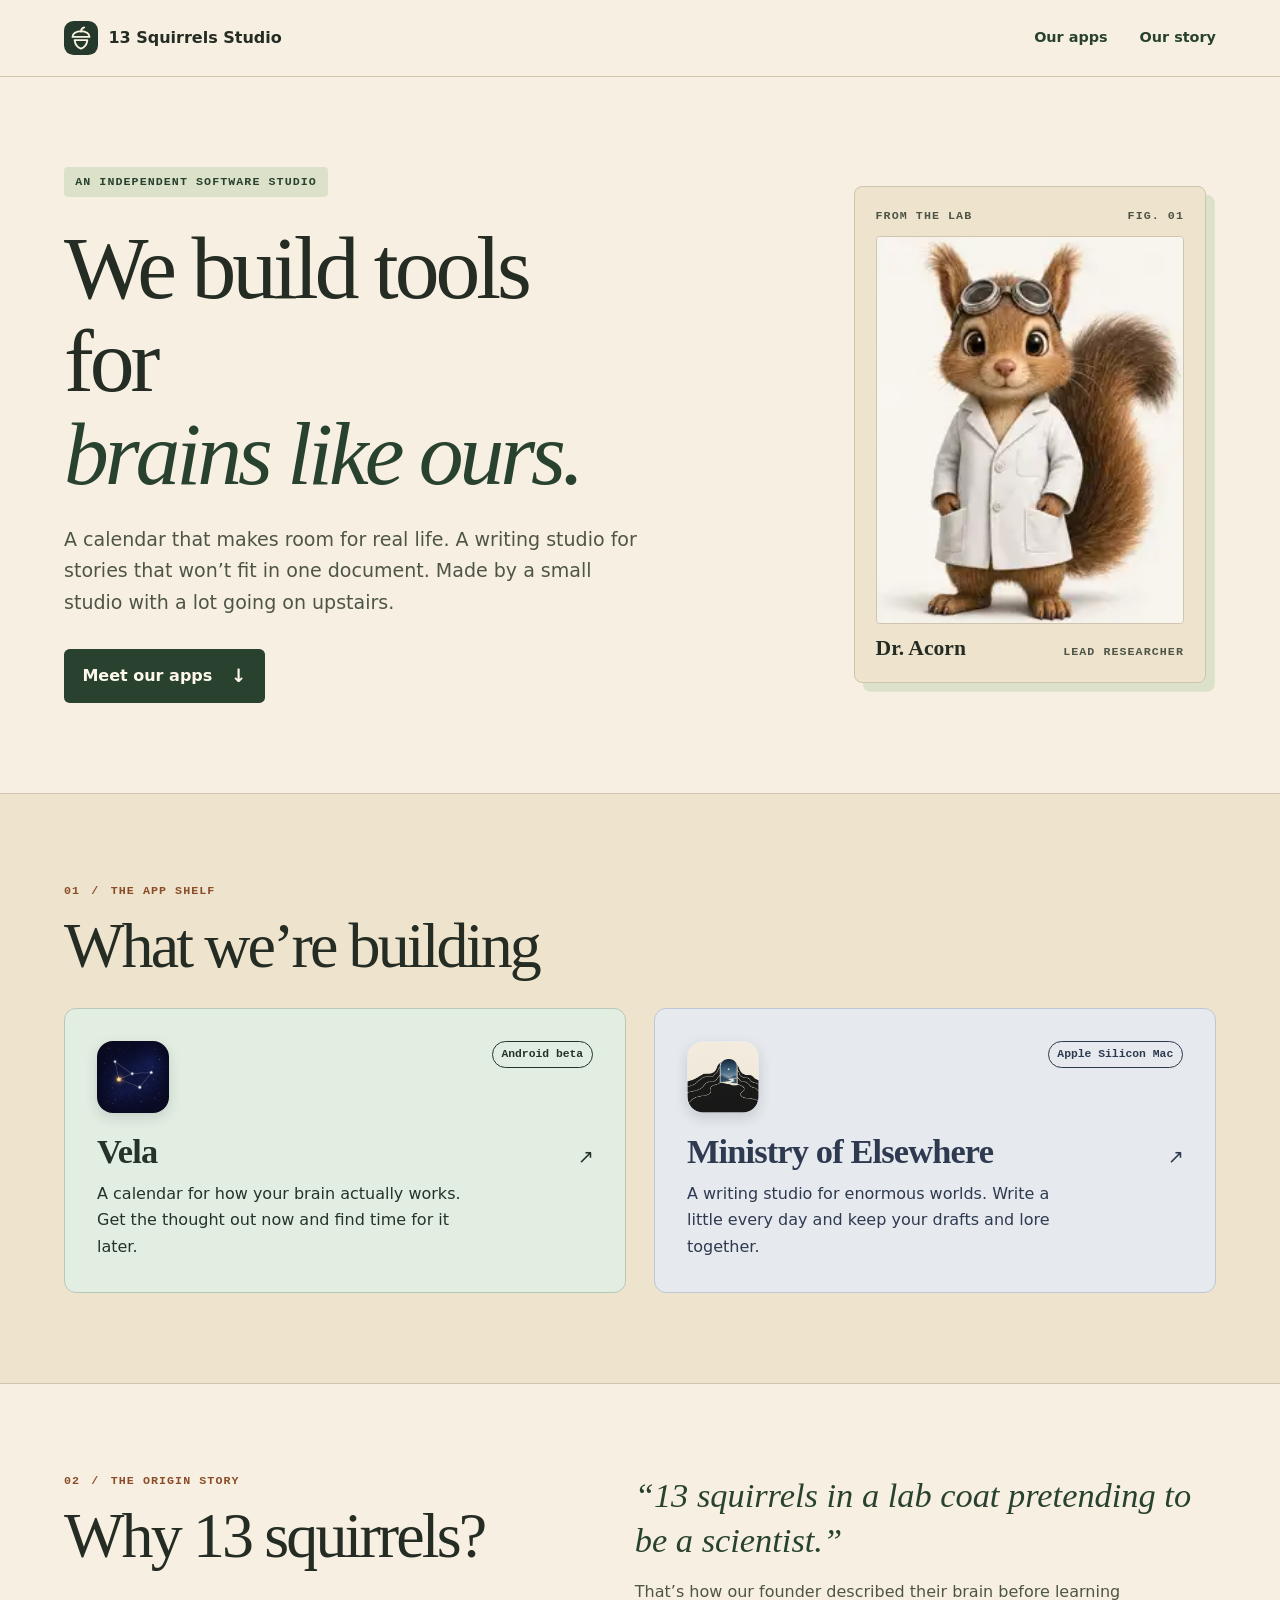
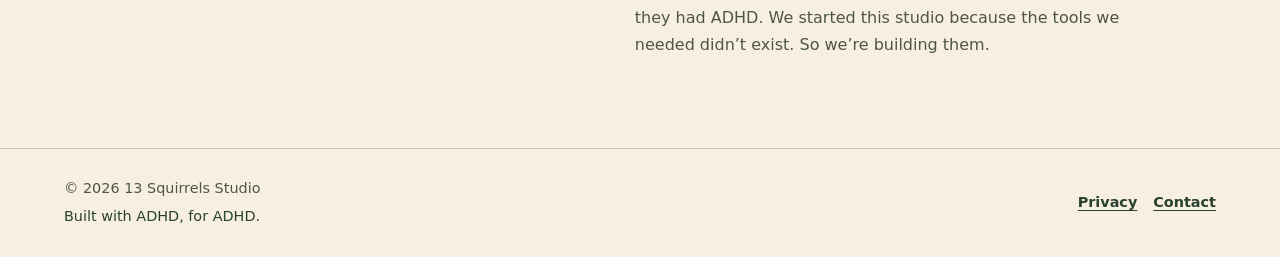
==== commit 54544e50: "Give 13 Squirrels Studio and Vela distinct designs" ====
--- a/index.html
+++ b/index.html
@@ -3,231 +3,104 @@
 <head>
   <meta charset="UTF-8">
   <meta name="viewport" content="width=device-width, initial-scale=1.0">
+  <meta name="theme-color" content="#f7f0e2">
   <title>13 Squirrels Studio — Tools for brains like ours</title>
   <meta name="description" content="13 Squirrels Studio makes humane tools for daily life and creative work, including Vela and Ministry of Elsewhere.">
   <meta property="og:title" content="13 Squirrels Studio — Tools for brains like ours">
   <meta property="og:description" content="Meet Vela and Ministry of Elsewhere: thoughtful software built for the ways our brains actually work.">
   <meta property="og:type" content="website">
-  <meta property="og:url" content="https://13squirrels.com">
-  <meta name="twitter:card" content="summary_large_image">
-  <link rel="canonical" href="https://13squirrels.com">
+  <meta property="og:url" content="https://13squirrels.netlify.app/">
+  <link rel="canonical" href="https://13squirrels.netlify.app/">
+  <link rel="icon" href="assets/studio-acorn.svg" type="image/svg+xml">
   <link rel="stylesheet" href="styles.css">
   <script type="application/ld+json">
   {
     "@context": "https://schema.org",
     "@type": "Organization",
     "name": "13 Squirrels Studio",
-    "url": "https://13squirrels.com",
+    "url": "https://13squirrels.netlify.app/",
     "description": "A small software studio building humane tools for daily life and creative work."
   }
   </script>
 </head>
 <body>
   <a class="skip-link" href="#main">Skip to content</a>
-
-  <header class="hero" id="top">
-    <div class="container hero-inner">
-      <div class="hero-squirrel">
-        <img src="assets/dr_acorn.webp"
-             alt="Dr. Acorn, a squirrel in a lab coat and safety goggles — lead researcher at 13 Squirrels Studio"
-             class="hero-squirrel-img" />
+  <header class="site-header">
+    <nav class="container site-nav" aria-label="Main navigation">
+      <a class="studio-brand" href="./" aria-current="page"><img src="assets/studio-acorn.svg" width="34" height="34" alt=""> 13 Squirrels Studio</a>
+      <div class="nav-links">
+        <a href="#products">Our apps</a>
+        <a href="#about">Our story</a>
       </div>
-      <div class="hero-text">
-        <p class="wordmark">13 Squirrels Studio</p>
-        <h1 class="tagline">We build tools for brains like ours.</h1>
-        <p class="hero-copy">
-          13 squirrels in a lab coat pretending to be a scientist — that's how our
-          founder described their brain before learning they had ADHD. We started
-          this studio because the tools we needed didn't exist. So we're building them.
-        </p>
-      </div>
-    </div>
-    <a class="scroll-indicator" href="#products" aria-label="Scroll to explore our products">
-      <span class="chevron"></span>
-    </a>
+    </nav>
   </header>
 
   <main id="main">
+    <section class="container studio-hero" aria-labelledby="studio-heading">
+      <div>
+        <p class="eyebrow hero-label">An independent software studio</p>
+        <h1 id="studio-heading">We build tools for <em>brains like ours.</em></h1>
+        <p class="hero-copy">A calendar that makes room for real life. A writing studio for stories that won’t fit in one document. Made by a small studio with a lot going on upstairs.</p>
+        <a class="studio-button" href="#products">Meet our apps <span aria-hidden="true">↓</span></a>
+      </div>
+      <figure class="specimen">
+        <div class="specimen-heading eyebrow"><span>From the lab</span><span>Fig. 01</span></div>
+        <div class="specimen-photo">
+          <img src="assets/dr_acorn.webp" alt="Dr. Acorn, a squirrel wearing a lab coat and safety goggles">
+        </div>
+        <figcaption><strong>Dr. Acorn</strong><span class="eyebrow">Lead researcher</span></figcaption>
+      </figure>
+    </section>
+
     <section class="section studio-products" id="products" aria-labelledby="products-heading">
       <div class="container">
-        <p class="eyebrow">From the studio</p>
-        <h2 id="products-heading">Two tools for making room for what matters.</h2>
+        <p class="eyebrow section-label">01 <span> / </span> The app shelf</p>
+        <h2 id="products-heading">What we’re building</h2>
         <div class="product-grid">
-          <a class="product-card product-card-ministry" href="ministry-of-elsewhere/">
-            <img src="assets/ministry-of-elsewhere-icon.png" alt="" class="product-card-icon">
-            <span class="product-card-copy">
-              <strong>Ministry of Elsewhere</strong>
-              <span>Write a little every day. Build something enormous.</span>
-              <small>Beta for Apple Silicon Mac</small>
-            </span>
-            <span class="product-card-arrow" aria-hidden="true">→</span>
-          </a>
-          <a class="product-card product-card-vela" href="#vela">
-            <span class="product-card-icon product-card-squirrel-wrap" aria-hidden="true">
-              <img src="assets/dr_acorn.webp" alt="" class="product-card-squirrel">
-            </span>
-            <span class="product-card-copy">
-              <strong>Vela</strong>
-              <span>A calendar for how your brain actually works.</span>
-              <small>Coming soon to Android</small>
-            </span>
-            <span class="product-card-arrow" aria-hidden="true">↓</span>
-          </a>
-        </div>
-      </div>
-    </section>
-
-    <div class="divider" aria-hidden="true">
-      <svg class="acorn" viewBox="0 0 16 16" width="13" height="13" fill="currentColor"><path d="M3 6 C3 2.5 13 2.5 13 6 Z"/><path d="M4.5 6 C4.5 13.5 11.5 13.5 11.5 6 Z"/></svg>
-      <svg class="acorn" viewBox="0 0 16 16" width="13" height="13" fill="currentColor"><path d="M3 6 C3 2.5 13 2.5 13 6 Z"/><path d="M4.5 6 C4.5 13.5 11.5 13.5 11.5 6 Z"/></svg>
-      <svg class="acorn" viewBox="0 0 16 16" width="13" height="13" fill="currentColor"><path d="M3 6 C3 2.5 13 2.5 13 6 Z"/><path d="M4.5 6 C4.5 13.5 11.5 13.5 11.5 6 Z"/></svg>
-    </div>
-
-    <section class="section" id="vela" aria-labelledby="vela-heading">
-      <div class="container">
-        <h2 id="vela-heading">Meet Vela</h2>
-        <p class="subheading">A calendar for how your brain actually works.</p>
-        <div class="vela-accent">
-          <img src="assets/story.webp"
-               alt="A squirrel scientist examining a glowing beaker"
-               class="vela-accent-img"
-               loading="lazy" />
-        </div>
-        <p>
-          Most calendars assume you know when everything happens. Vela assumes
-          you don't — and that's okay.
-        </p>
-        <p>
-          Capture first, schedule later. Brain dump your thoughts, then organize
-          them when you're ready. No forced dates, no required fields, no friction.
-        </p>
-        <p>
-          Built for the way ADHD brains experience time — not the way productivity
-          apps think they should.
-        </p>
-      </div>
-    </section>
-
-    <div class="divider" aria-hidden="true">
-      <svg class="acorn" viewBox="0 0 16 16" width="13" height="13" fill="currentColor"><path d="M3 6 C3 2.5 13 2.5 13 6 Z"/><path d="M4.5 6 C4.5 13.5 11.5 13.5 11.5 6 Z"/></svg>
-      <svg class="acorn" viewBox="0 0 16 16" width="13" height="13" fill="currentColor"><path d="M3 6 C3 2.5 13 2.5 13 6 Z"/><path d="M4.5 6 C4.5 13.5 11.5 13.5 11.5 6 Z"/></svg>
-      <svg class="acorn" viewBox="0 0 16 16" width="13" height="13" fill="currentColor"><path d="M3 6 C3 2.5 13 2.5 13 6 Z"/><path d="M4.5 6 C4.5 13.5 11.5 13.5 11.5 6 Z"/></svg>
-    </div>
-
-    <section class="section" id="pillars" aria-labelledby="pillars-heading">
-      <div class="container">
-        <h2 id="pillars-heading" class="visually-hidden">The three building blocks</h2>
-        <div class="cards">
-          <article class="card card-event">
-            <span class="card-icon" aria-hidden="true">
-              <svg viewBox="0 0 24 24" width="28" height="28" fill="none" stroke="currentColor" stroke-width="2" stroke-linecap="round" stroke-linejoin="round">
-                <rect x="3" y="4" width="18" height="17" rx="2"></rect>
-                <line x1="3" y1="9" x2="21" y2="9"></line>
-                <line x1="8" y1="2" x2="8" y2="6"></line>
-                <line x1="16" y1="2" x2="16" y2="6"></line>
-              </svg>
-            </span>
-            <h3>Events</h3>
-            <p>Appointments and commitments with a time and a place. Vela makes sure you actually notice them.</p>
+          <article id="vela" class="product-card product-card-vela">
+            <div class="product-top">
+              <img src="assets/vela-icon.png" width="72" height="72" alt="">
+              <span class="product-status">Android beta</span>
+            </div>
+            <h3><a href="vela/">Vela<span class="product-arrow" aria-hidden="true">↗</span></a></h3>
+            <p>A calendar for how your brain actually works. Get the thought out now and find time for it later.</p>
           </article>
-
-          <article class="card card-task">
-            <span class="card-icon" aria-hidden="true">
-              <svg viewBox="0 0 24 24" width="28" height="28" fill="none" stroke="currentColor" stroke-width="2" stroke-linecap="round" stroke-linejoin="round">
-                <polyline points="20 6 9 17 4 12"></polyline>
-              </svg>
-            </span>
-            <h3>Tasks</h3>
-            <p>Things to do — with or without a deadline. Capture them now, schedule them when you're ready.</p>
-          </article>
-
-          <article class="card card-anchor">
-            <span class="card-icon" aria-hidden="true">
-              <svg viewBox="0 0 24 24" width="28" height="28" fill="none" stroke="currentColor" stroke-width="2" stroke-linecap="round" stroke-linejoin="round">
-                <path d="M6.5 8.5a3.5 3.5 0 1 1 3 5.4 3.5 3.5 0 1 0 3 -5.4 3.5 3.5 0 0 0 -6 0z"></path>
-              </svg>
-            </span>
-            <h3>Anchors</h3>
-            <p>The daily patterns that hold your life together — sleep, meals, workouts. Vela builds your day around them.</p>
+          <article class="product-card product-card-ministry">
+            <div class="product-top">
+              <img src="assets/ministry-of-elsewhere-icon.png" width="72" height="72" alt="">
+              <span class="product-status">Apple Silicon Mac</span>
+            </div>
+            <h3><a href="ministry-of-elsewhere/">Ministry of Elsewhere<span class="product-arrow" aria-hidden="true">↗</span></a></h3>
+            <p>A writing studio for enormous worlds. Write a little every day and keep your drafts and lore together.</p>
           </article>
         </div>
       </div>
     </section>
 
-    <div class="divider" aria-hidden="true">
-      <svg class="acorn" viewBox="0 0 16 16" width="13" height="13" fill="currentColor"><path d="M3 6 C3 2.5 13 2.5 13 6 Z"/><path d="M4.5 6 C4.5 13.5 11.5 13.5 11.5 6 Z"/></svg>
-      <svg class="acorn" viewBox="0 0 16 16" width="13" height="13" fill="currentColor"><path d="M3 6 C3 2.5 13 2.5 13 6 Z"/><path d="M4.5 6 C4.5 13.5 11.5 13.5 11.5 6 Z"/></svg>
-      <svg class="acorn" viewBox="0 0 16 16" width="13" height="13" fill="currentColor"><path d="M3 6 C3 2.5 13 2.5 13 6 Z"/><path d="M4.5 6 C4.5 13.5 11.5 13.5 11.5 6 Z"/></svg>
-    </div>
-
-    <section class="section" id="features" aria-labelledby="features-heading">
-      <div class="container">
-        <h2 id="features-heading">What makes Vela different<span class="features-accent">
-          <img src="assets/the_lab.webp"
-               alt="Purple chemical vapor rising from a laboratory flask"
-               class="features-accent-img"
-               loading="lazy" /></span></h2>
-        <ul class="feature-list">
-          <li class="feature">
-            <h3><span class="feature-icon" aria-hidden="true">🧠</span>Brain Dump Capture</h3>
-            <p>Speak or type your thoughts. No dates required. Schedule them when you're ready.</p>
-          </li>
-          <li class="feature">
-            <h3><span class="feature-icon" aria-hidden="true">🔔</span>Full-Screen Alarms</h3>
-            <p>Not a polite notification you'll swipe away. Vela demands your attention when it matters.</p>
-          </li>
-          <li class="feature">
-            <h3><span class="feature-icon" aria-hidden="true">🌙</span>Sleep-Aware Timeline</h3>
-            <p>Set a sleep anchor and your daily view collapses those hours automatically. Your calendar reflects your actual life.</p>
-          </li>
-          <li class="feature">
-            <h3><span class="feature-icon" aria-hidden="true">⚡</span>Quick Add with Natural Language</h3>
-            <p>Type "dentist Thursday at 2pm" and Vela understands. Title, date, time — parsed and pre-filled.</p>
-          </li>
-          <li class="feature">
-            <h3><span class="feature-icon" aria-hidden="true">🐿️</span>Designed for ADHD</h3>
-            <p>Calm colors, meaningful structure, zero unnecessary friction. Every design decision filtered through one question: does this help an ADHD brain?</p>
-          </li>
-        </ul>
-      </div>
-    </section>
-
-    <section class="section cta-section" id="waitlist" aria-labelledby="cta-heading">
-      <div class="container">
-        <h2 id="cta-heading">Coming soon to Android</h2>
-        <p>
-          Vela is in beta testing. We're building in public and shipping fast —
-          because 13 squirrels don't sit still for long.
-        </p>
-        <form class="signup-form" method="POST" action="#">
-          <label class="visually-hidden" for="email">Email address</label>
-          <input
-            type="email"
-            id="email"
-            name="email"
-            placeholder="your@email.com"
-            autocomplete="email"
-            required
-          >
-          <button type="submit">
-            <svg class="btn-acorn" viewBox="0 0 16 16" width="16" height="16" fill="currentColor" aria-hidden="true"><path d="M3 6 C3 2.5 13 2.5 13 6 Z"/><path d="M4.5 6 C4.5 13.5 11.5 13.5 11.5 6 Z"/></svg>
-            Join the waitlist
-          </button>
-        </form>
-        <p class="form-note">No spam. Just launch updates and the occasional squirrel joke.</p>
+    <section class="section studio-about" id="about" aria-labelledby="about-heading">
+      <div class="container about-layout">
+        <div>
+          <p class="eyebrow section-label">02 <span> / </span> The origin story</p>
+          <h2 id="about-heading">Why 13 squirrels?</h2>
+        </div>
+        <div class="about-copy">
+          <blockquote>“13 squirrels in a lab coat pretending to be a scientist.”</blockquote>
+          <p>That’s how our founder described their brain before learning they had ADHD. We started this studio because the tools we needed didn’t exist. So we’re building them.</p>
+        </div>
       </div>
     </section>
   </main>
 
-  <footer class="footer">
-    <div class="container">
-      <p class="footer-copy">© 2026 13 Squirrels Studio</p>
-      <p class="footer-links">
+  <footer class="footer studio-footer">
+    <div class="container footer-layout">
+      <div>
+        <p class="footer-copy">© 2026 13 Squirrels Studio</p>
+        <p class="footer-tagline">Built with ADHD, for ADHD.</p>
+      </div>
+      <div class="footer-links">
         <a href="privacy.html">Privacy</a>
-        <span aria-hidden="true">|</span>
         <a href="mailto:hello@13squirrels.com">Contact</a>
-      </p>
-      <p class="footer-tagline"><span class="footer-squirrel"><img src="assets/dr_acorn.webp" alt="" class="footer-squirrel-img" aria-hidden="true" loading="lazy" /></span>Built with ADHD, for ADHD.</p>
+      </div>
     </div>
   </footer>
 </body>
--- a/styles.css
+++ b/styles.css
@@ -1,818 +1,115 @@
 :root {
-  --bg: #FAF8F4;
-  --surface: #F2EFE9;
-  --border: #E8E4DC;
-  --text: #2C2A26;
-  --text-secondary: #5C5A55;
-  --text-muted: #7A766E;
-
-  --brand: #1D9E75;
-  --brand-light: #E1F5EE;
-
-  --event: #D4793A;
-  --task: #378ADD;
-  --anchor: #7F77DD;
-
-  --max-width: 720px;
-  --page-padding: 24px;
-
-  --font-stack: -apple-system, BlinkMacSystemFont, 'Segoe UI', Roboto, sans-serif;
+  color-scheme: light dark;
+  --paper: #f7f0e2;
+  --paper-deep: #eee3cd;
+  --ink: #242c23;
+  --muted: #4e5547;
+  --rule: #cfc5ae;
+  --forest: #29422f;
+  --moss: #dce2ca;
+  --ochre: #8b4c28;
+  --display: Georgia, "Times New Roman", serif;
+  --sans: system-ui, -apple-system, "Segoe UI", sans-serif;
+  --mono: ui-monospace, "SFMono-Regular", Consolas, monospace;
+  --gutter: clamp(1.25rem, 5vw, 4rem);
 }
 
-*,
-*::before,
-*::after {
-  box-sizing: border-box;
+*, *::before, *::after { box-sizing: border-box; }
+body { margin: 0; background: var(--paper); color: var(--ink); font: 1rem/1.65 var(--sans); }
+.container { width: min(100% - 2 * var(--gutter), 72rem); margin-inline: auto; }
+h1, h2, h3, p, figure, blockquote { margin: 0; }
+h1, h2 { font-family: var(--display); font-weight: 400; line-height: 1.04; letter-spacing: -.045em; }
+h2 { font-size: clamp(2.35rem, 5vw, 4.15rem); }
+a { color: var(--forest); text-underline-offset: .2em; }
+:focus-visible { outline: 3px solid var(--ochre); outline-offset: 5px; }
+.skip-link { position: absolute; z-index: 2; left: 1rem; top: 1rem; padding: .65rem 1rem; background: var(--paper); transform: translateY(-200%); }
+.skip-link:focus { transform: none; }
+.section { padding-block: clamp(3.5rem, 7vw, 6rem); }
+.eyebrow { font: 700 .73rem/1.4 var(--mono); letter-spacing: .09em; text-transform: uppercase; }
+
+.site-header { border-bottom: 1px solid var(--rule); }
+.site-nav, .footer-layout { display: flex; justify-content: space-between; align-items: center; gap: 1rem 2rem; flex-wrap: wrap; }
+.site-nav { min-height: 4.75rem; padding-block: .75rem; }
+.site-nav a { text-decoration: none; }
+.site-nav a:hover, .footer-links a:hover { text-decoration: underline; }
+.studio-brand { display: inline-flex; align-items: center; gap: .65rem; font-weight: 750; color: var(--ink); }
+.studio-brand img { flex: none; }
+.nav-links { display: flex; flex-wrap: wrap; gap: .5rem clamp(.9rem, 3vw, 2rem); font-size: .9rem; font-weight: 650; }
+.nav-links a { display: inline-flex; align-items: center; min-height: 2.75rem; }
+
+.studio-hero { display: grid; grid-template-columns: minmax(0, 1fr) minmax(16rem, .55fr); align-items: center; gap: clamp(2rem, 8vw, 7rem); padding-block: clamp(3rem, 7vw, 6.25rem); }
+.hero-label { display: inline-block; padding: .45rem .7rem; margin-bottom: 1.45rem; color: var(--forest); background: var(--moss); border-radius: .25rem; }
+.studio-hero h1 { font-size: clamp(3.3rem, 7vw, 6.6rem); max-width: 12ch; }
+.studio-hero em { display: block; color: var(--forest); }
+.hero-copy { max-width: 37rem; margin-block: 1.5rem 1.9rem; color: var(--muted); font-size: clamp(1rem, 1.6vw, 1.19rem); }
+.studio-button { display: inline-flex; align-items: center; gap: 1.15rem; padding: .75rem 1.15rem; border-radius: .35rem; color: #fff9ed; background: #29422f; text-decoration: none; font-weight: 700; }
+.studio-button:hover { background: #395842; }
+.studio-button span { font-size: 1.15rem; }
+
+.specimen { width: min(100%, 22rem); justify-self: center; padding: clamp(.85rem, 2vw, 1.3rem); border: 1px solid var(--rule); border-radius: .5rem; background: var(--paper-deep); box-shadow: .55rem .55rem 0 var(--moss); }
+.specimen-heading, .specimen figcaption { display: flex; flex-wrap: wrap; justify-content: space-between; align-items: baseline; gap: .4rem .65rem; }
+.specimen-heading, .specimen figcaption span { color: var(--muted); }
+.specimen-photo { position: relative; aspect-ratio: 317 / 398; overflow: hidden; margin-block: .75rem; border: 1px solid var(--rule); border-radius: .25rem; }
+.specimen-photo img { position: absolute; width: 323.03%; max-width: none; height: auto; left: -56.78%; top: -7.29%; }
+.specimen figcaption strong { font: 700 1.35rem/1.2 var(--display); }
+
+.studio-products { border-block: 1px solid var(--rule); background: var(--paper-deep); }
+.section-label { color: var(--ochre); margin-bottom: .85rem; }
+.section-label span { margin-inline: .2rem; }
+.product-grid { display: grid; grid-template-columns: repeat(2, minmax(0, 1fr)); gap: clamp(1rem, 3vw, 1.75rem); margin-top: 1.75rem; }
+.product-card { position: relative; min-width: 0; padding: clamp(1.15rem, 3vw, 2rem); border: 1px solid #b7c8b8; border-radius: .75rem; color: #25332a; background: #e3eee3; }
+.product-card-ministry { background: #e6e9ee; color: #2e3a50; border-color: #bec7d5; }
+.product-card:hover { border-color: currentColor; }
+.product-top { display: flex; flex-wrap: wrap; justify-content: space-between; align-items: flex-start; gap: .75rem; margin-bottom: 1.2rem; }
+.product-top img { border-radius: 1rem; box-shadow: 0 .3rem .8rem #0d192325; }
+.product-status { padding: .3rem .55rem; border: 1px solid currentColor; border-radius: 5rem; font: 650 .71rem/1.4 var(--mono); }
+.product-card h3 { font: 700 clamp(1.6rem, 3vw, 2.15rem)/1.15 var(--display); letter-spacing: -.025em; }
+.product-card h3 a { display: flex; align-items: baseline; justify-content: space-between; gap: .5rem; color: inherit; text-decoration: none; }
+.product-card h3 a::after { content: ""; position: absolute; inset: 0; border-radius: .75rem; }
+.product-card h3 a:hover { text-decoration: underline; }
+.product-arrow { font: 500 1.2rem/1 var(--sans); }
+.product-card p { max-width: 38ch; margin-top: .6rem; }
+
+.about-layout { display: grid; grid-template-columns: minmax(0, .85fr) minmax(0, 1fr); gap: 1.5rem clamp(1rem, 6vw, 5rem); }
+.about-copy { color: var(--muted); }
+.about-copy blockquote { font: italic clamp(1.45rem, 3vw, 2.15rem)/1.3 var(--display); color: var(--forest); margin-bottom: 1rem; }
+.about-copy p { max-width: 51ch; }
+
+.footer { border-top: 1px solid var(--rule); padding-block: 1.75rem; font-size: .9rem; }
+.footer-links { display: flex; flex-wrap: wrap; gap: .4rem 1rem; }
+.footer-links a { font-weight: 650; }
+.footer-copy { color: var(--muted); }
+.footer-tagline { color: var(--forest); margin-top: .3rem; }
+
+/* Studio privacy page */
+.hero { padding-block: clamp(2rem, 5vw, 4rem); background: var(--paper-deep); }
+.wordmark { font-weight: 750; }
+.tagline { margin-block: .7rem; font-size: clamp(3rem, 7vw, 5rem); }
+.policy .container { max-width: 48rem; }
+.policy .section { padding-block: 2rem; }
+.policy h2 { font-size: clamp(1.7rem, 4vw, 2.55rem); margin-bottom: .75rem; }
+.policy main p + p, .policy .footer-links { margin-top: .65rem; }
+.divider { display: flex; gap: .5rem; justify-content: center; color: var(--ochre); font-size: .8rem; }
+
+@media (max-width: 44rem) {
+  .studio-hero, .about-layout, .product-grid { grid-template-columns: 1fr; }
+  .studio-hero h1 { max-width: 15ch; }
+  .studio-hero em { display: inline; }
+  .specimen { width: min(100% - .6rem, 19rem); }
 }
 
-html {
-  scroll-behavior: smooth;
-}
-
-body {
-  margin: 0;
-  font-family: var(--font-stack);
-  font-size: 18px;
-  font-weight: 400;
-  line-height: 1.6;
-  color: var(--text);
-  background-color: var(--bg);
-  -webkit-font-smoothing: antialiased;
-  overflow-x: hidden;
-}
-
-.container {
-  width: 100%;
-  max-width: var(--max-width);
-  margin: 0 auto;
-  padding: 0 var(--page-padding);
-}
-
-/* Typography */
-h1,
-h2,
-h3 {
-  margin: 0 0 0.5em;
-  color: var(--text);
-}
-
-h1 {
-  font-size: 48px;
-  font-weight: 700;
-  line-height: 1.1;
-}
-
-h2 {
-  font-size: 32px;
-  font-weight: 600;
-  line-height: 1.2;
-}
-
-h3 {
-  font-size: 21px;
-  font-weight: 600;
-  line-height: 1.3;
-}
-
-p {
-  margin: 0 0 1.2em;
-  color: var(--text-secondary);
-}
-
-a {
-  color: var(--brand);
-}
-
-/* Accessibility helpers */
-.visually-hidden {
-  position: absolute;
-  width: 1px;
-  height: 1px;
-  padding: 0;
-  margin: -1px;
-  overflow: hidden;
-  clip: rect(0, 0, 0, 0);
-  white-space: nowrap;
-  border: 0;
-}
-
-.skip-link {
-  position: absolute;
-  left: -999px;
-  top: 0;
-  z-index: 100;
-  padding: 12px 20px;
-  background: var(--brand);
-  color: #fff;
-  border-radius: 0 0 8px 0;
-  text-decoration: none;
-}
-
-.skip-link:focus {
-  left: 0;
-}
-
-:focus-visible {
-  outline: 3px solid var(--brand);
-  outline-offset: 3px;
-  border-radius: 4px;
-}
-
-/* Hero */
-.hero {
-  padding: 80px 0 120px;
-  position: relative;
-}
-
-.hero-inner {
-  display: flex;
-  flex-direction: column;
-  align-items: flex-start;
-  gap: 24px;
-}
-
-.hero-squirrel {
-  width: 220px;
-  height: 280px;
-  overflow: hidden;
-  border-radius: 20px;
-  position: relative;
-  align-self: center;
-  margin: 0 auto 8px;
-  box-shadow:
-    0 8px 32px rgba(0, 0, 0, 0.08),
-    0 2px 8px rgba(0, 0, 0, 0.04);
-  -webkit-mask-image: linear-gradient(to bottom, black 70%, transparent 100%);
-  mask-image: linear-gradient(to bottom, black 70%, transparent 100%);
-}
-
-/* Isolate Dr. Acorn's main portrait (panel 2 of the character sheet) */
-.hero-squirrel-img {
-  position: absolute;
-  display: block;
-  width: 360%;
-  height: auto;
-  left: -69%;
-  top: -16%;
-}
-
-.hero-text {
-  width: 100%;
-}
-
-.wordmark {
-  display: inline-block;
-  font-size: 20px;
-  font-weight: 700;
-  letter-spacing: 0.15em;
-  text-transform: uppercase;
-  color: var(--brand);
-  border: 2px solid var(--brand);
-  border-radius: 999px;
-  padding: 6px 16px;
-  margin-bottom: 28px;
-}
-
-.tagline {
-  font-size: 36px;
-  margin-bottom: 28px;
-  text-shadow: 0 2px 0 rgba(44, 42, 38, 0.06);
-}
-
-.hero-copy {
-  font-size: 18px;
-  font-style: italic;
-  color: var(--text-secondary);
-  max-width: 600px;
-  border-left: 4px solid var(--brand);
-  padding-left: 20px;
-}
-
-/* Scroll indicator */
-.scroll-indicator {
-  position: absolute;
-  left: 50%;
-  bottom: 32px;
-  transform: translateX(-50%);
-  display: flex;
-  align-items: center;
-  justify-content: center;
-  width: 44px;
-  height: 44px;
-}
-
-.chevron {
-  display: block;
-  width: 16px;
-  height: 16px;
-  border-right: 2px solid var(--text-muted);
-  border-bottom: 2px solid var(--text-muted);
-  transform: rotate(45deg);
-  animation: bounce 2s infinite ease-in-out;
-}
-
-@keyframes bounce {
-  0%, 100% {
-    transform: rotate(45deg) translate(0, 0);
-  }
-  50% {
-    transform: rotate(45deg) translate(4px, 4px);
-  }
-}
-
-/* Sections */
-.section {
-  padding: 56px 0;
-}
-
-/* Studio product index */
-.eyebrow {
-  margin-bottom: 8px;
-  color: var(--brand);
-  font-size: 14px;
-  font-weight: 700;
-  letter-spacing: 0.14em;
-  text-transform: uppercase;
-}
-
-.studio-products h2 {
-  max-width: 620px;
-  margin-bottom: 28px;
-}
-
-.product-grid {
-  display: grid;
-  grid-template-columns: repeat(2, minmax(0, 1fr));
-  gap: 18px;
-}
-
-.product-card {
-  min-height: 210px;
-  display: flex;
-  flex-direction: column;
-  align-items: flex-start;
-  position: relative;
-  overflow: hidden;
-  padding: 24px;
-  border: 1px solid var(--border);
-  border-radius: 20px;
-  color: #2C2A26;
-  text-decoration: none;
-  box-shadow: 0 10px 30px rgba(44, 42, 38, 0.07);
-  transition: transform 0.2s ease, box-shadow 0.2s ease;
-}
-
-.product-card:hover {
-  transform: translateY(-3px);
-  box-shadow: 0 16px 38px rgba(44, 42, 38, 0.12);
-}
-
-.product-card-ministry {
-  background: linear-gradient(145deg, #f5efe3 0%, #dce6e9 100%);
-}
-
-.product-card-vela {
-  background: linear-gradient(145deg, #f4f2ed 0%, #e1f5ee 100%);
-}
-
-.product-card-icon {
-  width: 72px;
-  height: 72px;
-  margin-bottom: 20px;
-  border-radius: 17px;
-  object-fit: cover;
-  box-shadow: 0 6px 18px rgba(13, 25, 35, 0.17);
-}
-
-.product-card-squirrel-wrap {
-  position: relative;
-  overflow: hidden;
-}
-
-.product-card-squirrel {
-  width: 360%;
-  height: auto;
-  position: absolute;
-  left: -69%;
-  top: -16%;
-}
-
-.product-card-copy {
-  display: grid;
-  gap: 5px;
-}
-
-.product-card-copy strong {
-  font-size: 20px;
-}
-
-.product-card-copy span {
-  color: #5C5A55;
-  font-size: 15px;
-  line-height: 1.4;
-}
-
-.product-card-copy small {
-  color: #615E58;
-  font-size: 12px;
-  font-weight: 700;
-  letter-spacing: 0.06em;
-  text-transform: uppercase;
-}
-
-.product-card-arrow {
-  position: absolute;
-  right: 20px;
-  top: 20px;
-  font-size: 24px;
-}
-
-/* Acorn dividers */
-.divider {
-  display: flex;
-  align-items: center;
-  justify-content: center;
-  gap: 14px;
-  color: var(--border);
-}
-
-.acorn {
-  display: block;
-}
-
-.subheading {
-  font-size: 21px;
-  font-weight: 500;
-  color: var(--text);
-  margin-bottom: 1.4em;
-}
-
-/* Meet Vela — solo squirrel accent (story.webp top-center panel) */
-.vela-accent {
-  position: relative;
-  width: 160px;
-  height: 160px;
-  border-radius: 50%;
-  overflow: hidden;
-  margin: 24px auto;
-  border: 3px solid var(--brand-light, #E1F5EE);
-  box-shadow: 0 4px 20px rgba(29, 158, 117, 0.1);
-}
-
-.vela-accent-img {
-  position: absolute;
-  display: block;
-  width: 300%;
-  height: auto;
-  left: -100%;
-  top: 0;
-}
-
-/* Features heading — purple vapor accent (the_lab.webp top row, 3rd panel) */
-.features-accent {
-  position: relative;
-  width: 80px;
-  height: 80px;
-  border-radius: 12px;
-  overflow: hidden;
-  display: inline-block;
-  vertical-align: middle;
-  margin-left: 12px;
-  opacity: 0.85;
-}
-
-.features-accent-img {
-  position: absolute;
-  display: block;
-  width: 430%;
-  height: auto;
-  left: -224%;
-  top: -11%;
-}
-
-/* Pillar cards */
-#pillars {
-  background: linear-gradient(180deg, #FAF8F4 0%, #F5F2EC 100%);
-}
-
-.cards {
-  display: flex;
-  flex-direction: column;
-  gap: 20px;
-}
-
-.card {
-  position: relative;
-  overflow: hidden;
-  background: var(--bg);
-  border: 1px solid var(--border);
-  border-top: 4px solid var(--border);
-  border-radius: 14px;
-  padding: 28px 24px;
-  box-shadow: 0 1px 2px rgba(44, 42, 38, 0.04);
-  transition: transform 0.2s ease, box-shadow 0.2s ease;
-}
-
-/* Faint lab textures from the_lab.webp */
-.card::after {
-  content: '';
-  position: absolute;
-  top: 0;
-  left: 0;
-  right: 0;
-  bottom: 0;
-  background-image: url('assets/the_lab.webp');
-  background-size: 400% 300%;
-  opacity: 0.04;
-  mix-blend-mode: multiply;
-  pointer-events: none;
-}
-
-.card-event::after {
-  background-position: 33% 0%;
-}
-
-.card-task::after {
-  background-position: 67% 100%;
-}
-
-.card-anchor::after {
-  background-position: 100% 0%;
-}
-
-/* Keep card content above the texture layer */
-.card > * {
-  position: relative;
-  z-index: 1;
-}
-
-.card h3 {
-  margin-bottom: 0.3em;
-}
-
-.card p {
-  margin-bottom: 0;
-  font-size: 16px;
-}
-
-.card-icon {
-  display: inline-flex;
-  align-items: center;
-  justify-content: center;
-  width: 56px;
-  height: 56px;
-  border-radius: 50%;
-  margin-bottom: 16px;
-}
-
-.card-icon svg {
-  width: 32px;
-  height: 32px;
-}
-
-.card-event {
-  border-top-color: var(--event);
-}
-
-.card-event .card-icon {
-  color: var(--event);
-  background: rgba(212, 121, 58, 0.15);
-}
-
-.card-task {
-  border-top-color: var(--task);
-}
-
-.card-task .card-icon {
-  color: var(--task);
-  background: rgba(55, 138, 221, 0.15);
-}
-
-.card-anchor {
-  border-top-color: var(--anchor);
-}
-
-.card-anchor .card-icon {
-  color: var(--anchor);
-  background: rgba(127, 119, 221, 0.15);
-}
-
-@media (hover: hover) {
-  .card:hover {
-    transform: translateY(-4px);
-    box-shadow: 0 12px 28px rgba(44, 42, 38, 0.12);
-  }
-}
-
-/* Feature list */
-.feature-list {
-  list-style: none;
-  margin: 0;
-  padding: 0;
-  display: flex;
-  flex-direction: column;
-  gap: 28px;
-}
-
-.feature {
-  border-left: 3px solid var(--brand);
-  padding: 14px 16px 14px 20px;
-  margin-left: -3px;
-  border-radius: 0 10px 10px 0;
-  transition: background-color 0.2s ease;
-}
-
-.feature h3 {
-  display: flex;
-  align-items: center;
-  gap: 10px;
-  margin-bottom: 0.2em;
-}
-
-.feature-icon {
-  font-size: 22px;
-  line-height: 1;
-}
-
-.feature p {
-  margin-bottom: 0;
-  font-size: 16px;
-}
-
-@media (hover: hover) {
-  .feature:hover {
-    background-color: var(--brand-light);
-  }
-}
-
-/* CTA */
-.cta-section {
-  position: relative;
-  overflow: hidden;
-  background: #1D9E75;
-  margin-top: 8px;
-}
-
-.cta-section::before {
-  content: '';
-  position: absolute;
-  top: 0;
-  left: 0;
-  right: 0;
-  bottom: 0;
-  background-image: url('assets/story.webp');
-  background-size: 300%;
-  background-position: 50% 80%;
-  opacity: 0.12;
-  mix-blend-mode: luminosity;
-  pointer-events: none;
-}
-
-.cta-section .container {
-  position: relative;
-  z-index: 1;
-}
-
-.cta-section h2 {
-  color: #fff;
-}
-
-.cta-section .container > p:first-of-type {
-  color: rgba(255, 255, 255, 0.95);
-}
-
-.signup-form {
-  display: flex;
-  flex-direction: column;
-  gap: 12px;
-  max-width: 460px;
-  margin: 28px 0 14px;
-}
-
-.signup-form input {
-  font-family: inherit;
-  font-size: 18px;
-  padding: 16px 18px;
-  min-height: 52px;
-  border: 2px solid transparent;
-  border-radius: 12px;
-  background: #fff;
-  color: var(--text);
-}
-
-.signup-form input::placeholder {
-  color: var(--text-muted);
-}
-
-.signup-form button {
-  display: inline-flex;
-  align-items: center;
-  justify-content: center;
-  gap: 10px;
-  font-family: inherit;
-  font-size: 18px;
-  font-weight: 700;
-  padding: 16px 24px;
-  min-height: 52px;
-  border: none;
-  border-radius: 12px;
-  background: #fff;
-  color: #157A5B;
-  cursor: pointer;
-  box-shadow: 0 4px 14px rgba(44, 42, 38, 0.12);
-  transition: transform 0.15s ease, box-shadow 0.15s ease;
-}
-
-.btn-acorn {
-  color: #157A5B;
-  flex-shrink: 0;
-}
-
-.signup-form button:hover {
-  transform: translateY(-2px);
-  box-shadow: 0 8px 20px rgba(44, 42, 38, 0.2);
-}
-
-.cta-section .form-note {
-  font-size: 14px;
-  color: rgba(255, 255, 255, 0.8);
-  margin-bottom: 0;
-}
-
-/* Visible focus on the white CTA background */
-.cta-section :focus-visible {
-  outline-color: #fff;
-}
-
-/* Footer */
-.footer {
-  padding: 48px 0;
-  border-top: 1px solid var(--border);
-}
-
-.footer-copy {
-  font-size: 14px;
-  margin-bottom: 0.4em;
-}
-
-.footer-links {
-  font-size: 14px;
-  margin-bottom: 0.4em;
-}
-
-.footer-links a {
-  text-decoration: none;
-}
-
-.footer-links a:hover {
-  text-decoration: underline;
-}
-
-.footer-links span {
-  color: var(--text-muted);
-  margin: 0 8px;
-}
-
-.footer-tagline {
-  font-size: 16px;
-  font-weight: 600;
-  color: var(--brand);
-  margin-top: 12px;
-  margin-bottom: 0;
-}
-
-/* Footer — tiny Dr. Acorn silhouette (bottom-right of the character sheet) */
-.footer-squirrel {
-  position: relative;
-  width: 40px;
-  height: 40px;
-  overflow: hidden;
-  display: inline-block;
-  vertical-align: middle;
-  margin-right: 8px;
-  border-radius: 50%;
-  opacity: 0.5;
-  filter: grayscale(50%);
-}
-
-.footer-squirrel-img {
-  position: absolute;
-  display: block;
-  width: 700%;
-  height: auto;
-  left: -559%;
-  top: -361%;
-}
-
-/* Desktop */
-@media (min-width: 768px) {
-  body {
-    font-size: 18px;
-  }
-
-  h1 {
-    font-size: 56px;
-  }
-
-  h2 {
-    font-size: 36px;
-  }
-
-  .hero {
-    padding: 112px 0 144px;
-  }
-
-  .hero-inner {
-    flex-direction: row-reverse;
-    align-items: center;
-    justify-content: space-between;
-    gap: 40px;
-  }
-
-  .hero-squirrel {
-    flex-shrink: 0;
-    margin: 0;
-  }
-
-  .tagline {
-    font-size: 52px;
-  }
-
-  .section {
-    padding: 80px 0;
-  }
-
-  .cards {
-    flex-direction: row;
-  }
-
-  .card {
-    flex: 1;
-  }
-}
-
-/* Reduced motion */
-@media (prefers-reduced-motion: reduce) {
-  html {
-    scroll-behavior: auto;
-  }
-
-  .chevron {
-    animation: none;
-  }
-
-  .card,
-  .feature,
-  .product-card,
-  .signup-form button {
-    transition: none;
-  }
-
-  .card:hover,
-  .product-card:hover,
-  .signup-form button:hover {
-    transform: none;
-  }
-}
-
-@media (max-width: 620px) {
-  .product-grid {
-    grid-template-columns: 1fr;
-  }
-}
-
-/* Dark mode */
 @media (prefers-color-scheme: dark) {
   :root {
-    --bg: #1C1A17;
-    --surface: #272420;
-    --border: #3A3630;
-    --text: #F0EDE8;
-    --text-secondary: #B8B5B0;
-    --text-muted: #B8B5B0;
-    --brand: #25C48F;
-    --brand-light: #221F1B;
+    --paper: #222820;
+    --paper-deep: #2a3026;
+    --ink: #f7efdd;
+    --muted: #d0c8b5;
+    --rule: #53594a;
+    --forest: #d4e1bb;
+    --moss: #3e4b37;
+    --ochre: #f0bc8a;
   }
-
-  .skip-link {
-    color: #1C1A17;
-  }
-
-  #pillars {
-    background: linear-gradient(180deg, #1C1A17 0%, #211E1A 100%);
-  }
-
-  .cta-section::before {
-    opacity: 0.06;
-  }
-
-  .card {
-    box-shadow: none;
-  }
-
-  @media (hover: hover) {
-    .card:hover {
-      box-shadow: 0 12px 28px rgba(0, 0, 0, 0.4);
-    }
-  }
+  .studio-button { color: #242c23; background: #d4e1bb; }
+  .studio-button:hover { background: #e5edcf; }
+  .product-card:focus-within { outline: 3px solid var(--ochre); outline-offset: 3px; }
 }
